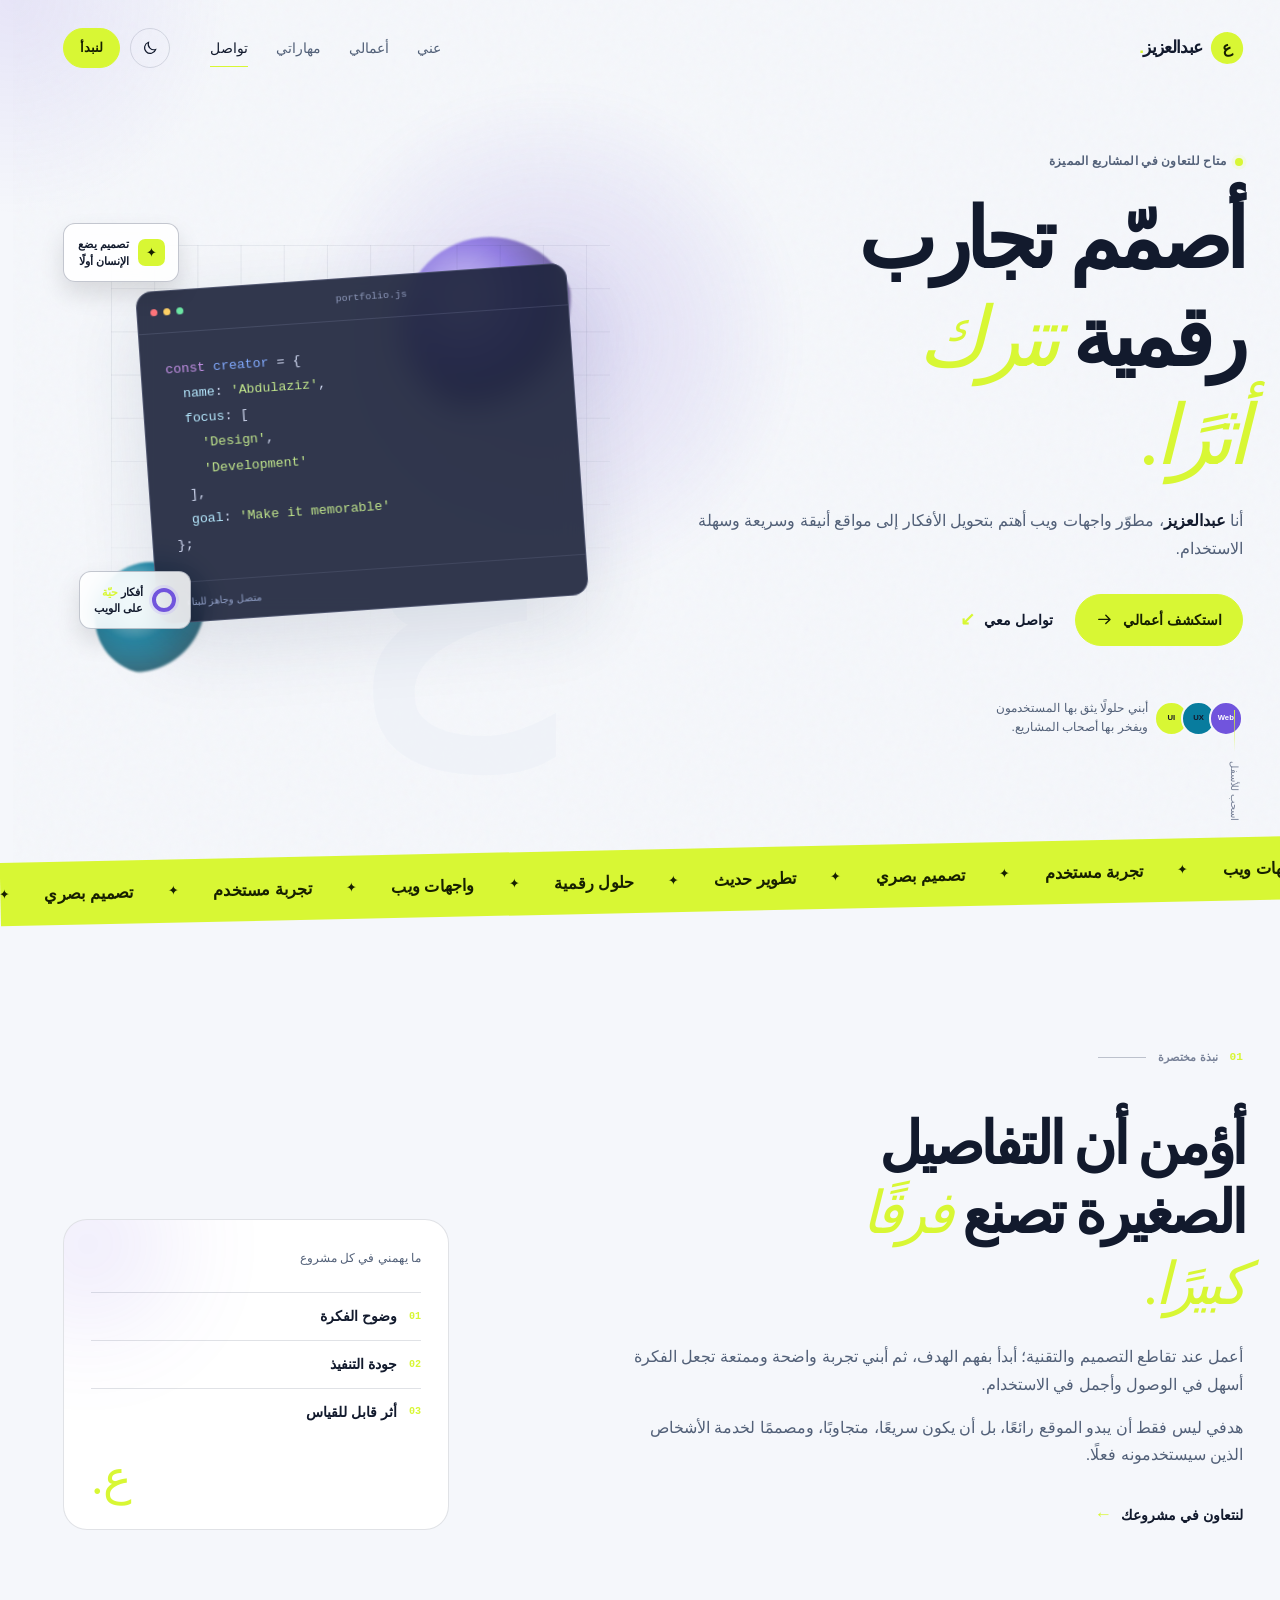
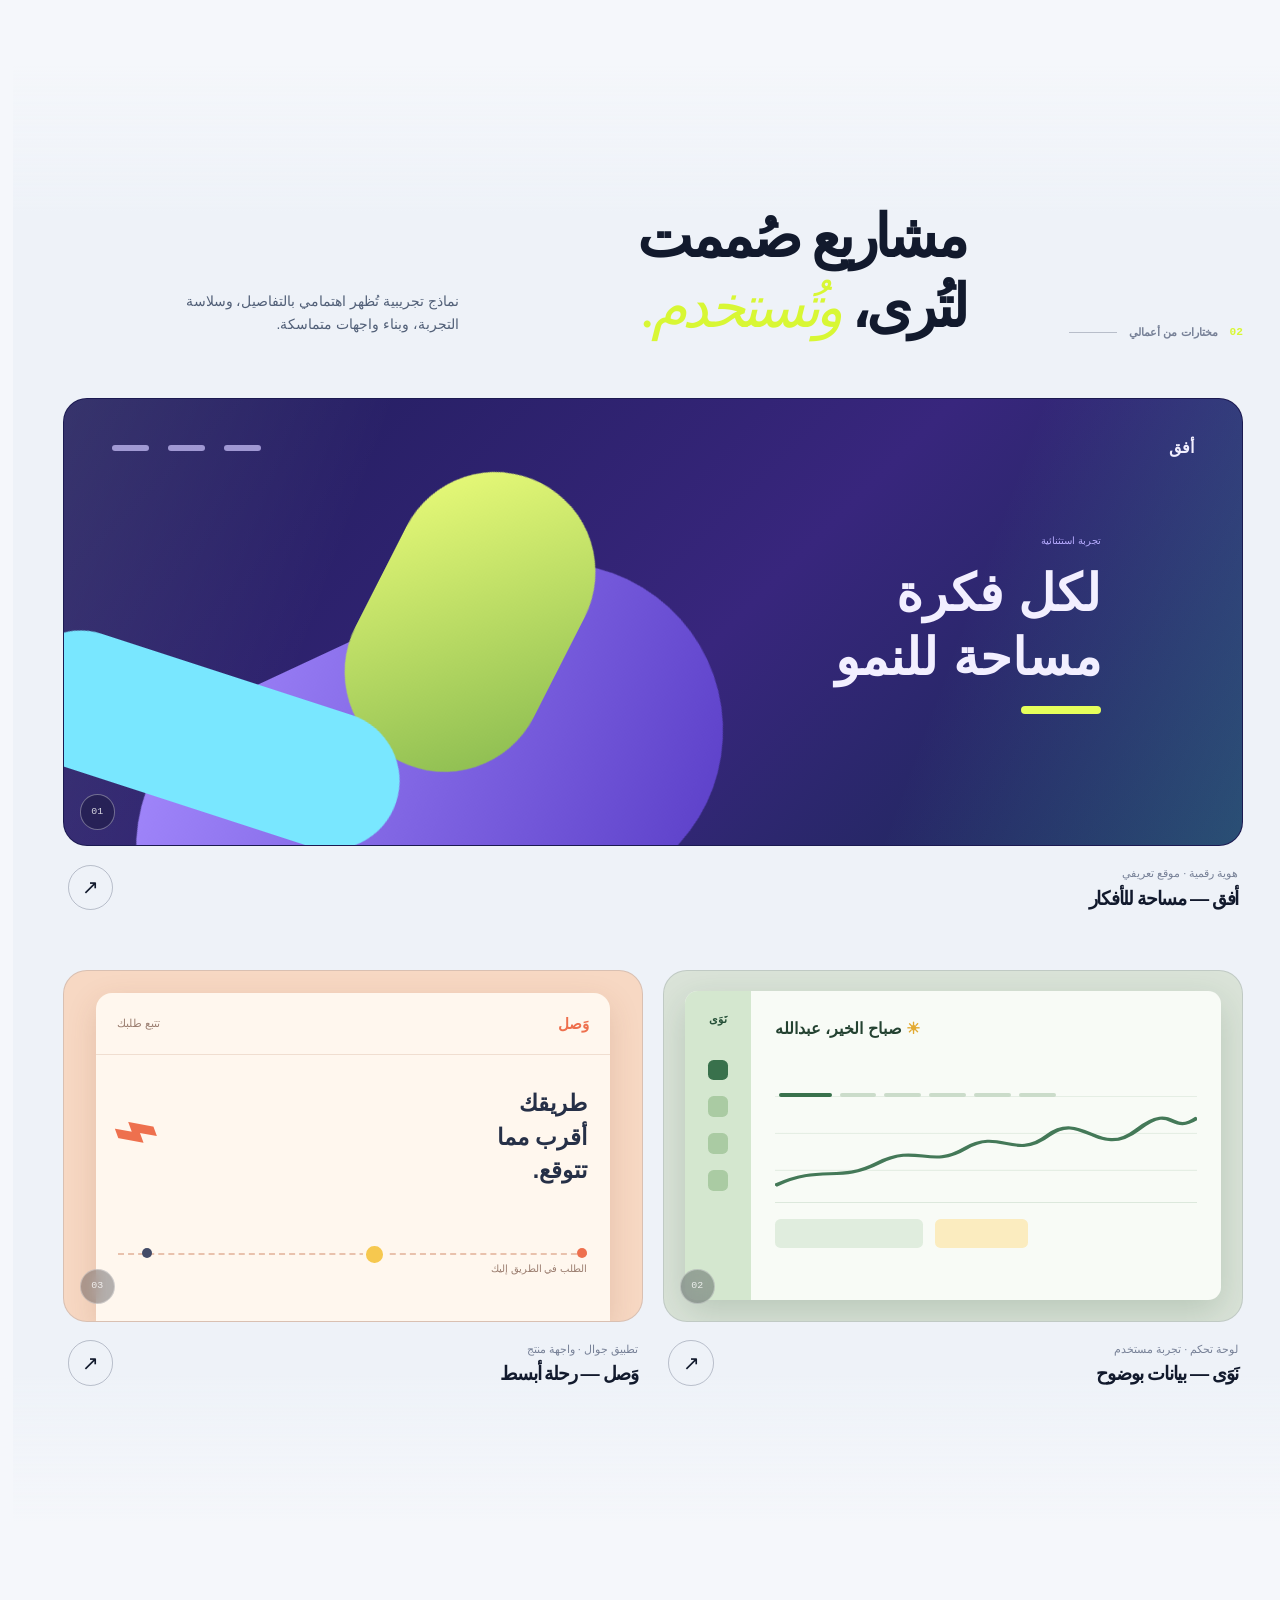
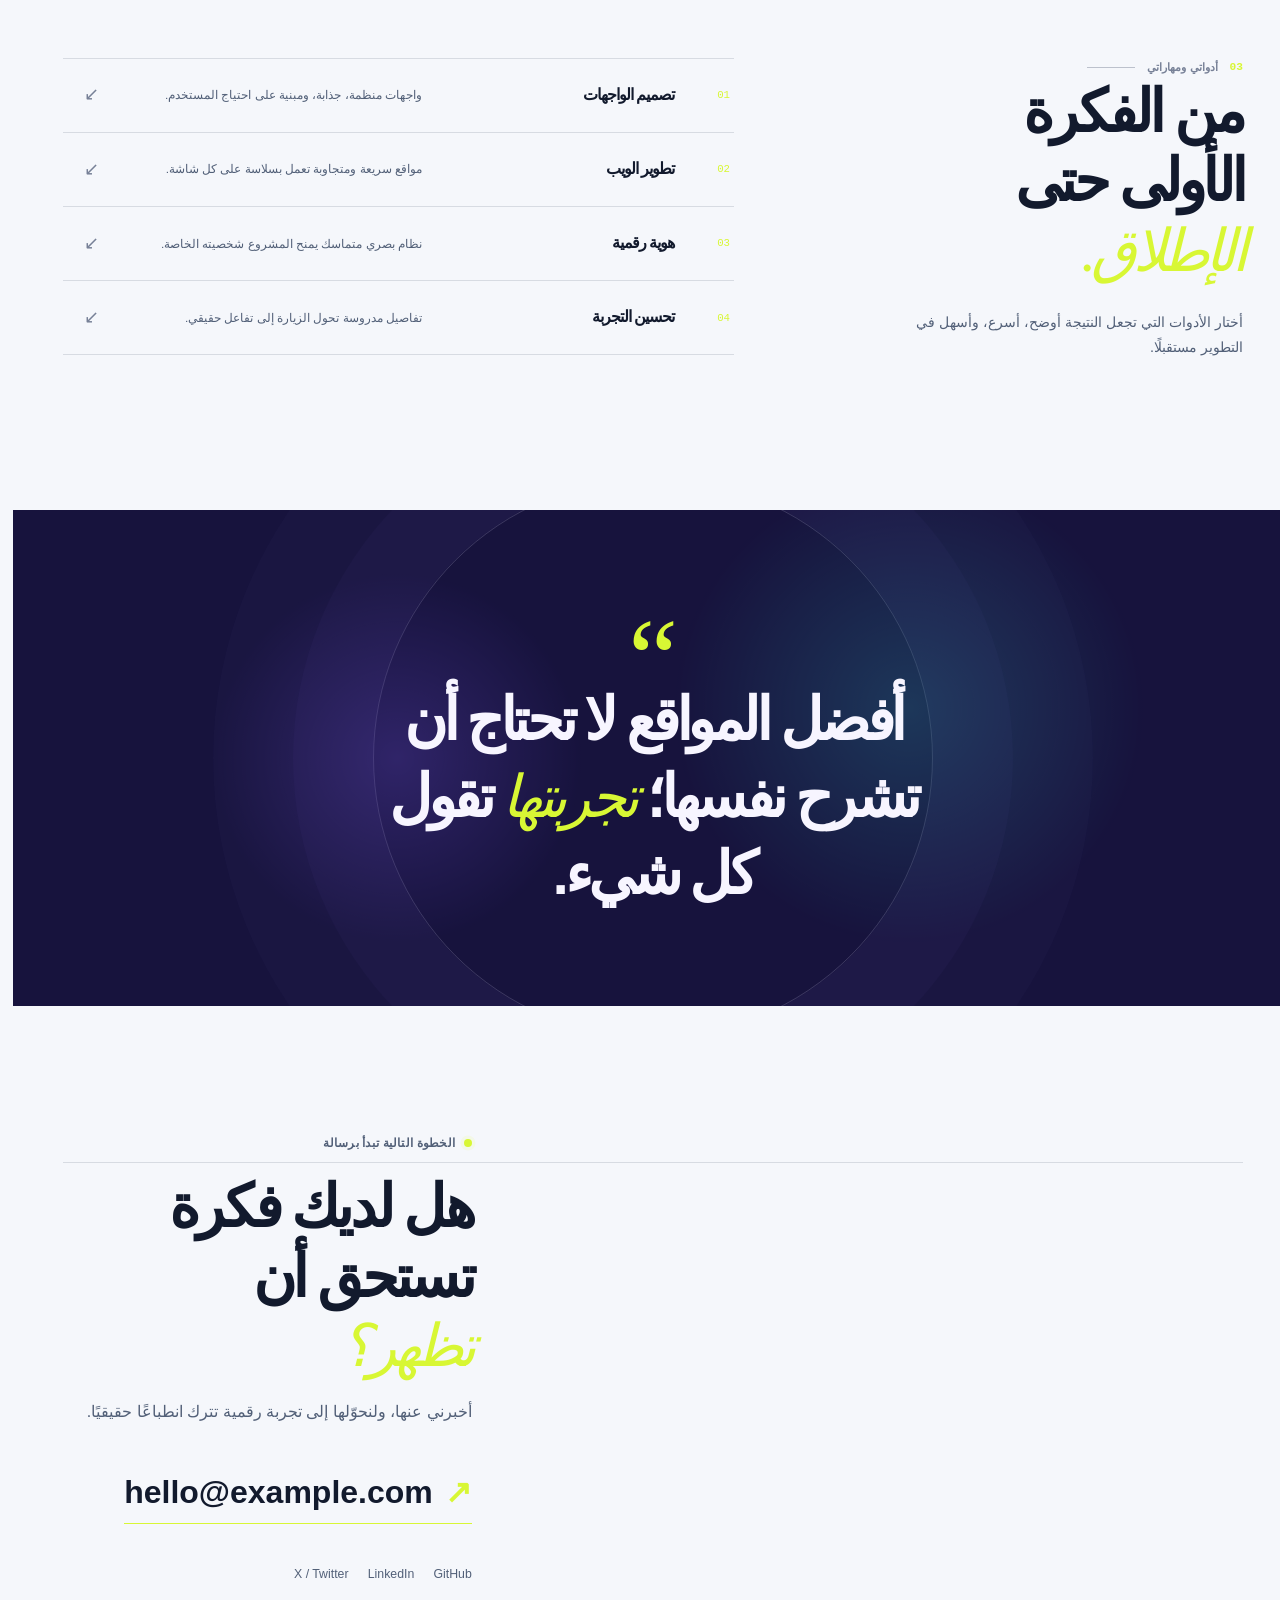
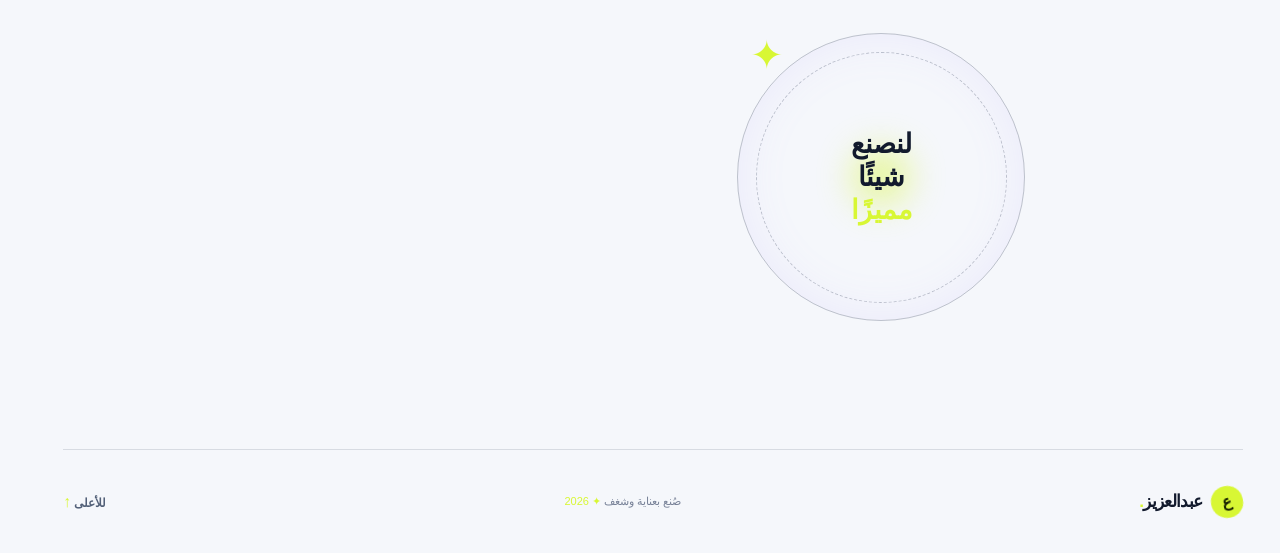
==== index.html @ f1b7aca3 "Create personal portfolio" ====
<!doctype html>
<html lang="ar" dir="rtl">
  <head>
    <meta charset="UTF-8" />
    <meta name="viewport" content="width=device-width, initial-scale=1.0" />
    <meta
      name="description"
      content="بورتفوليو عبدالعزيز — مطور واجهات ويب يصمم تجارب رقمية واضحة وسريعة."
    />
    <meta name="theme-color" content="#0b1020" />
    <meta property="og:title" content="عبدالعزيز | بورتفوليو" />
    <meta
      property="og:description"
      content="مطور واجهات ويب يصمم تجارب رقمية واضحة وسريعة."
    />
    <meta property="og:type" content="website" />
    <title>عبدالعزيز | بورتفوليو</title>
    <link rel="icon" href="assets/favicon.svg" type="image/svg+xml" />
    <link rel="stylesheet" href="css/styles.css" />
    <script src="js/main.js" defer></script>
  </head>

  <body>
    <a class="skip-link" href="#main-content">تخطَّ إلى المحتوى</a>

    <div class="page-noise" aria-hidden="true"></div>
    <div class="cursor-glow" aria-hidden="true"></div>

    <header class="site-header" id="top">
      <nav class="nav shell" aria-label="التنقل الرئيسي">
        <a class="brand" href="#top" aria-label="العودة إلى بداية الصفحة">
          <span class="brand-mark" aria-hidden="true">ع</span>
          <span>عبدالعزيز<span class="brand-dot">.</span></span>
        </a>

        <div class="nav-links" id="nav-menu">
          <a href="#about">عني</a>
          <a href="#work">أعمالي</a>
          <a href="#skills">مهاراتي</a>
          <a href="#contact">تواصل</a>
        </div>

        <div class="nav-actions">
          <button class="theme-toggle" type="button" aria-label="تبديل المظهر" title="تبديل المظهر">
            <svg class="sun-icon" viewBox="0 0 24 24" aria-hidden="true">
              <circle cx="12" cy="12" r="3.5"></circle>
              <path d="M12 2v2.1M12 19.9V22M4.93 4.93l1.48 1.48M17.59 17.59l1.48 1.48M2 12h2.1M19.9 12H22M4.93 19.07l1.48-1.48M17.59 6.41l1.48-1.48"></path>
            </svg>
            <svg class="moon-icon" viewBox="0 0 24 24" aria-hidden="true">
              <path d="M20.5 14.2A8.5 8.5 0 0 1 9.8 3.5 8.5 8.5 0 1 0 20.5 14.2Z"></path>
            </svg>
          </button>
          <a class="button button-small nav-cta" href="#contact">لنبدأ</a>
          <button class="menu-toggle" type="button" aria-expanded="false" aria-controls="nav-menu">
            <span></span><span></span><span></span>
            <span class="sr-only">فتح القائمة</span>
          </button>
        </div>
      </nav>
    </header>

    <main id="main-content">
      <section class="hero shell" aria-labelledby="hero-title">
        <div class="hero-copy" data-reveal>
          <p class="eyebrow"><span class="status-dot"></span> متاح للتعاون في المشاريع المميزة</p>
          <h1 id="hero-title">أصمّم تجارب رقمية <em>تترك أثرًا.</em></h1>
          <p class="hero-intro">
            أنا <strong>عبدالعزيز</strong>، مطوّر واجهات ويب أهتم بتحويل الأفكار إلى مواقع أنيقة وسريعة وسهلة الاستخدام.
          </p>
          <div class="hero-actions">
            <a class="button" href="#work">
              استكشف أعمالي
              <svg viewBox="0 0 24 24" aria-hidden="true"><path d="M4 12h15M14 6l6 6-6 6"></path></svg>
            </a>
            <a class="text-link" href="#contact">تواصل معي <span aria-hidden="true">↙</span></a>
          </div>
          <div class="hero-footnote">
            <div class="avatar-stack" aria-hidden="true">
              <span>UI</span><span>UX</span><span>Web</span>
            </div>
            <p>أبني حلولًا يثق بها المستخدمون<br />ويفخر بها أصحاب المشاريع.</p>
          </div>
        </div>

        <div class="hero-art" data-reveal data-delay="150">
          <div class="orb orb-one"></div>
          <div class="orb orb-two"></div>
          <div class="art-grid" aria-hidden="true"></div>
          <div class="code-window">
            <div class="window-bar"><span></span><span></span><span></span><p>portfolio.js</p></div>
            <pre aria-hidden="true"><code><span class="code-key">const</span> <span class="code-variable">creator</span> = {
  <span class="code-property">name</span>: <span class="code-string">'Abdulaziz'</span>,
  <span class="code-property">focus</span>: [
    <span class="code-string">'Design'</span>,
    <span class="code-string">'Development'</span>
  ],
  <span class="code-property">goal</span>: <span class="code-string">'Make it memorable'</span>
};</code></pre>
            <div class="code-footer"><span>●</span> متصل وجاهز للبناء</div>
          </div>
          <div class="floating-card card-top"><span class="card-icon">✦</span><p>تصميم يضع<br />الإنسان أولًا</p></div>
          <div class="floating-card card-bottom"><span class="pulse-ring"></span><p>أفكار <strong>حيّة</strong><br />على الويب</p></div>
          <div class="hero-monogram" aria-hidden="true">ع</div>
        </div>

        <a class="scroll-cue" href="#about" aria-label="انتقل إلى قسم عني">
          <span>اسحب للأسفل</span><i></i>
        </a>
      </section>

      <section class="marquee" aria-label="مجالات العمل">
        <div class="marquee-track">
          <span>واجهات ويب</span><i>✦</i><span>تجربة مستخدم</span><i>✦</i><span>تصميم بصري</span><i>✦</i><span>تطوير حديث</span><i>✦</i><span>حلول رقمية</span><i>✦</i>
          <span aria-hidden="true">واجهات ويب</span><i aria-hidden="true">✦</i><span aria-hidden="true">تجربة مستخدم</span><i aria-hidden="true">✦</i><span aria-hidden="true">تصميم بصري</span><i aria-hidden="true">✦</i><span aria-hidden="true">تطوير حديث</span><i aria-hidden="true">✦</i><span aria-hidden="true">حلول رقمية</span><i aria-hidden="true">✦</i>
        </div>
      </section>

      <section class="section about shell" id="about" aria-labelledby="about-title">
        <div class="section-label" data-reveal><span>01</span><p>نبذة مختصرة</p></div>
        <div class="about-layout">
          <div class="about-copy" data-reveal>
            <h2 id="about-title">أؤمن أن التفاصيل الصغيرة تصنع <em>فرقًا كبيرًا.</em></h2>
            <p>
              أعمل عند تقاطع التصميم والتقنية؛ أبدأ بفهم الهدف، ثم أبني تجربة واضحة وممتعة تجعل الفكرة أسهل في الوصول وأجمل في الاستخدام.
            </p>
            <p>
              هدفي ليس فقط أن يبدو الموقع رائعًا، بل أن يكون سريعًا، متجاوبًا، ومصممًا لخدمة الأشخاص الذين سيستخدمونه فعلًا.
            </p>
            <a class="inline-link" href="#contact">لنتعاون في مشروعك <span aria-hidden="true">←</span></a>
          </div>
          <aside class="fact-card" data-reveal data-delay="120" aria-label="قيم العمل">
            <p class="fact-card-title">ما يهمني في كل مشروع</p>
            <ul>
              <li><span>01</span> وضوح الفكرة</li>
              <li><span>02</span> جودة التنفيذ</li>
              <li><span>03</span> أثر قابل للقياس</li>
            </ul>
            <div class="fact-card-signature">ع.</div>
          </aside>
        </div>
      </section>

      <section class="section work" id="work" aria-labelledby="work-title">
        <div class="shell">
          <div class="section-heading" data-reveal>
            <div class="section-label"><span>02</span><p>مختارات من أعمالي</p></div>
            <h2 id="work-title">مشاريع صُممت لتُرى، <em>وتُستخدم.</em></h2>
            <p>نماذج تجريبية تُظهر اهتمامي بالتفاصيل، وسلاسة التجربة، وبناء واجهات متماسكة.</p>
          </div>

          <div class="project-grid">
            <article class="project project-featured" data-reveal>
              <div class="project-preview preview-aurora" aria-hidden="true">
                <div class="aurora-ui">
                  <div class="aurora-nav"><b>أفق</b><span></span><span></span><span></span></div>
                  <div class="aurora-copy"><small>تجربة استثنائية</small><b>لكل فكرة<br />مساحة للنمو</b><i></i></div>
                  <div class="aurora-shape one"></div><div class="aurora-shape two"></div><div class="aurora-shape three"></div>
                </div>
                <span class="project-number">01</span>
              </div>
              <div class="project-info">
                <div><p class="project-type">هوية رقمية · موقع تعريفي</p><h3>أفق — مساحة للأفكار</h3></div>
                <button class="round-button project-open" type="button" data-project="أفق — مساحة للأفكار" aria-label="عرض تفاصيل مشروع أفق"><span>↗</span></button>
              </div>
            </article>

            <article class="project" data-reveal data-delay="100">
              <div class="project-preview preview-nawa" aria-hidden="true">
                <div class="nawa-ui">
                  <div class="nawa-sidebar"><b>نَوَى</b><span class="active"></span><span></span><span></span><span></span></div>
                  <div class="nawa-dashboard"><p>صباح الخير، عبدالله <span>☀</span></p><div class="chart"><i></i><i></i><i></i><i></i><i></i><i></i><svg viewBox="0 0 300 120" preserveAspectRatio="none"><path d="M0 98 C33 70 45 95 73 69 S110 77 135 50 S170 66 194 33 S230 64 257 26 S280 35 300 10"/></svg></div><div class="mini-cards"><i></i><i></i></div></div>
                </div>
                <span class="project-number">02</span>
              </div>
              <div class="project-info">
                <div><p class="project-type">لوحة تحكم · تجربة مستخدم</p><h3>نَوَى — بيانات بوضوح</h3></div>
                <button class="round-button project-open" type="button" data-project="نَوَى — بيانات بوضوح" aria-label="عرض تفاصيل مشروع نوى"><span>↗</span></button>
              </div>
            </article>

            <article class="project" data-reveal>
              <div class="project-preview preview-wasl" aria-hidden="true">
                <div class="wasl-ui">
                  <div class="wasl-top"><b>وَصل</b><span>تتبع طلبك</span></div>
                  <div class="wasl-main"><div class="delivery-bike">⌁</div><h4>طريقك أقرب مما تتوقع.</h4><div class="route"><i></i><span></span><b></b></div><p>الطلب في الطريق إليك</p></div>
                </div>
                <span class="project-number">03</span>
              </div>
              <div class="project-info">
                <div><p class="project-type">تطبيق جوال · واجهة منتج</p><h3>وَصل — رحلة أبسط</h3></div>
                <button class="round-button project-open" type="button" data-project="وَصل — رحلة أبسط" aria-label="عرض تفاصيل مشروع وصل"><span>↗</span></button>
              </div>
            </article>
          </div>
        </div>
      </section>

      <section class="section skills shell" id="skills" aria-labelledby="skills-title">
        <div class="skills-intro" data-reveal>
          <div class="section-label"><span>03</span><p>أدواتي ومهاراتي</p></div>
          <h2 id="skills-title">من الفكرة الأولى حتى <em>الإطلاق.</em></h2>
          <p>أختار الأدوات التي تجعل النتيجة أوضح، أسرع، وأسهل في التطوير مستقبلًا.</p>
        </div>
        <div class="skill-list" data-reveal data-delay="100">
          <article><span class="skill-index">01</span><h3>تصميم الواجهات</h3><p>واجهات منظمة، جذابة، ومبنية على احتياج المستخدم.</p><span class="skill-arrow">↙</span></article>
          <article><span class="skill-index">02</span><h3>تطوير الويب</h3><p>مواقع سريعة ومتجاوبة تعمل بسلاسة على كل شاشة.</p><span class="skill-arrow">↙</span></article>
          <article><span class="skill-index">03</span><h3>هوية رقمية</h3><p>نظام بصري متماسك يمنح المشروع شخصيته الخاصة.</p><span class="skill-arrow">↙</span></article>
          <article><span class="skill-index">04</span><h3>تحسين التجربة</h3><p>تفاصيل مدروسة تحول الزيارة إلى تفاعل حقيقي.</p><span class="skill-arrow">↙</span></article>
        </div>
      </section>

      <section class="quote-section">
        <div class="quote-orb" aria-hidden="true"></div>
        <blockquote class="shell" data-reveal>
          <span class="quote-mark">“</span>
          <p>أفضل المواقع لا تحتاج أن تشرح نفسها؛ <em>تجربتها</em> تقول كل شيء.</p>
        </blockquote>
      </section>

      <section class="contact shell" id="contact" aria-labelledby="contact-title">
        <div class="contact-glow" aria-hidden="true"></div>
        <div class="contact-content" data-reveal>
          <p class="eyebrow"><span class="status-dot"></span> الخطوة التالية تبدأ برسالة</p>
          <h2 id="contact-title">هل لديك فكرة تستحق أن <em>تظهر؟</em></h2>
          <p>أخبرني عنها، ولنحوّلها إلى تجربة رقمية تترك انطباعًا حقيقيًا.</p>
          <a class="email-link" href="mailto:hello@example.com">hello@example.com <span>↗</span></a>
          <div class="social-links" aria-label="روابط التواصل الاجتماعي">
            <a href="https://github.com/your-github-username" target="_blank" rel="noopener noreferrer">GitHub</a>
            <a href="https://www.linkedin.com/in/your-linkedin-username" target="_blank" rel="noopener noreferrer">LinkedIn</a>
            <a href="https://x.com/your-x-username" target="_blank" rel="noopener noreferrer">X / Twitter</a>
          </div>
        </div>
        <div class="contact-art" data-reveal data-delay="150" aria-hidden="true">
          <div class="contact-circle"><span>لنصنع<br />شيئًا<br /><i>مميزًا</i></span></div>
          <span class="contact-star">✦</span>
        </div>
      </section>
    </main>

    <footer class="site-footer shell">
      <a class="brand" href="#top" aria-label="العودة إلى بداية الصفحة"><span class="brand-mark" aria-hidden="true">ع</span><span>عبدالعزيز<span class="brand-dot">.</span></span></a>
      <p>صُنع بعناية وشغف <span aria-hidden="true">✦</span> <span id="year"></span></p>
      <a class="footer-top" href="#top">للأعلى <span aria-hidden="true">↑</span></a>
    </footer>

    <button class="back-to-top" type="button" aria-label="العودة إلى أعلى الصفحة"><span>↑</span></button>

    <dialog class="project-dialog" aria-labelledby="dialog-title">
      <button class="dialog-close" type="button" aria-label="إغلاق نافذة المشروع">×</button>
      <p class="eyebrow">نموذج مشروع</p>
      <h2 id="dialog-title">مشروع</h2>
      <p>
        هذه بطاقة عرض تجريبية. استبدلها لاحقًا برابط المشروع وصوره ووصف مختصر للدور الذي قمت به والنتائج التي حققها المشروع.
      </p>
      <button class="button dialog-close-text" type="button">حسنًا</button>
    </dialog>
  </body>
</html>
---- css/styles.css ----
/*
  Portfolio — static, responsive, GitHub Pages friendly.
  Edit colors and spacing through the variables below.
*/

:root {
  --ink: #edf0f8;
  --muted: #9ba5ba;
  --faint: #68728a;
  --bg: #0b1020;
  --surface: #131a2d;
  --surface-soft: #171f34;
  --line: rgba(215, 225, 255, 0.14);
  --line-bright: rgba(215, 225, 255, 0.24);
  --accent: #e6ff5b;
  --accent-dark: #202800;
  --purple: #a68cff;
  --cyan: #78e7ff;
  --shadow: 0 24px 80px rgba(0, 0, 0, 0.28);
  --radius: 1.5rem;
  --shell: min(1180px, calc(100% - 3rem));
}

:root[data-theme="light"] {
  --ink: #121a2d;
  --muted: #526078;
  --faint: #778197;
  --bg: #f5f7fb;
  --surface: #ffffff;
  --surface-soft: #eef2f8;
  --line: rgba(22, 35, 65, 0.13);
  --line-bright: rgba(22, 35, 65, 0.25);
  --accent: #d8f734;
  --accent-dark: #172000;
  --purple: #7154dd;
  --cyan: #087c9e;
  --shadow: 0 24px 75px rgba(32, 47, 83, 0.12);
}

* { box-sizing: border-box; }
html { scroll-behavior: smooth; }
body {
  margin: 0;
  overflow-x: hidden;
  color: var(--ink);
  background: var(--bg);
  font-family: Tahoma, "Segoe UI", Arial, sans-serif;
  line-height: 1.7;
  text-rendering: optimizeLegibility;
}
body.menu-open { overflow: hidden; }
button, a { -webkit-tap-highlight-color: transparent; }
a { color: inherit; text-decoration: none; }
button { color: inherit; font: inherit; }
button, a { outline-offset: 4px; }
button:focus-visible, a:focus-visible { outline: 2px solid var(--accent); }
::selection { color: var(--accent-dark); background: var(--accent); }

.shell { width: var(--shell); margin-inline: auto; }
.sr-only { position: absolute; width: 1px; height: 1px; overflow: hidden; clip: rect(0, 0, 0, 0); white-space: nowrap; }
.skip-link { position: fixed; z-index: 100; top: 1rem; right: 1rem; transform: translateY(-200%); padding: .65rem 1rem; color: var(--accent-dark); background: var(--accent); border-radius: .5rem; transition: transform .2s; }
.skip-link:focus { transform: translateY(0); }
.page-noise { position: fixed; inset: 0; z-index: -1; opacity: .035; pointer-events: none; background-image: url("data:image/svg+xml,%3Csvg viewBox='0 0 160 160' xmlns='http://www.w3.org/2000/svg'%3E%3Cfilter id='n'%3E%3CfeTurbulence type='fractalNoise' baseFrequency='.9' numOctaves='4' stitchTiles='stitch'/%3E%3C/filter%3E%3Crect width='100%25' height='100%25' filter='url(%23n)' opacity='.8'/%3E%3C/svg%3E"); }
.cursor-glow { position: fixed; z-index: -1; top: 0; left: 0; width: 28rem; height: 28rem; border-radius: 50%; pointer-events: none; opacity: .11; background: radial-gradient(circle, var(--purple) 0%, transparent 68%); transform: translate(-50%, -50%); transition: opacity .3s; }

.site-header { position: absolute; z-index: 20; top: 0; right: 0; left: 0; }
.nav { height: 6rem; display: flex; align-items: center; justify-content: space-between; gap: 1rem; }
.brand { display: inline-flex; align-items: center; gap: .55rem; font-size: 1.08rem; font-weight: 800; letter-spacing: -.04em; }
.brand-mark { display: grid; width: 2rem; height: 2rem; place-items: center; color: var(--accent-dark); background: var(--accent); border-radius: 50% 50% 48% 52%; font-size: 1rem; font-weight: 900; transform: rotate(-12deg); }
.brand-dot { color: var(--accent); }
.nav-links { display: flex; align-items: center; gap: 1.75rem; margin-right: auto; margin-left: 1.5rem; }
.nav-links a { position: relative; color: var(--muted); font-size: .9rem; transition: color .25s; }
.nav-links a::after { position: absolute; right: 0; bottom: -.45rem; left: 0; height: 1px; background: var(--accent); content: ""; transform: scaleX(0); transform-origin: right; transition: transform .25s; }
.nav-links a:hover, .nav-links a.active { color: var(--ink); }
.nav-links a:hover::after, .nav-links a.active::after { transform: scaleX(1); }
.nav-actions { display: flex; align-items: center; gap: .65rem; }
.theme-toggle, .menu-toggle { display: grid; width: 2.5rem; height: 2.5rem; padding: 0; place-items: center; cursor: pointer; color: var(--ink); background: transparent; border: 1px solid var(--line); border-radius: 50%; transition: color .25s, background .25s, border-color .25s; }
.theme-toggle:hover { color: var(--accent-dark); background: var(--accent); border-color: var(--accent); }
.theme-toggle svg { width: 1rem; height: 1rem; fill: none; stroke: currentColor; stroke-width: 1.7; stroke-linecap: round; }
.moon-icon { display: none; }
:root[data-theme="light"] .sun-icon { display: none; }
:root[data-theme="light"] .moon-icon { display: block; }
.menu-toggle { display: none; border-radius: .55rem; }
.menu-toggle span:not(.sr-only) { display: block; width: 1.15rem; height: 1.5px; margin: 2px; background: currentColor; transition: transform .25s, opacity .25s; }
.button { display: inline-flex; min-height: 3.25rem; align-items: center; justify-content: center; gap: .65rem; padding: .8rem 1.25rem; cursor: pointer; color: var(--accent-dark); background: var(--accent); border: 1px solid var(--accent); border-radius: 999px; font-size: .9rem; font-weight: 800; transition: transform .25s, box-shadow .25s, background .25s; }
.button:hover { box-shadow: 0 10px 30px rgba(230, 255, 91, .19); transform: translateY(-3px); }
.button svg { width: 1.05rem; fill: none; stroke: currentColor; stroke-width: 2; stroke-linecap: round; stroke-linejoin: round; }
.button-small { min-height: 2.5rem; padding: .5rem 1rem; font-size: .8rem; }

.hero { position: relative; display: grid; min-height: min(850px, 100svh); grid-template-columns: 1.02fr .98fr; align-items: center; gap: 4rem; padding-top: 8.5rem; padding-bottom: 6rem; }
.hero::before { position: absolute; top: 4.2rem; left: 18%; z-index: -1; width: 34rem; height: 34rem; border-radius: 50%; background: radial-gradient(circle, rgba(115, 86, 214, .2), transparent 66%); content: ""; filter: blur(10px); }
.eyebrow { display: flex; align-items: center; gap: .55rem; margin: 0 0 1.2rem; color: var(--muted); font-size: .72rem; font-weight: 700; letter-spacing: .02em; }
.status-dot { display: inline-block; width: .5rem; height: .5rem; border-radius: 50%; background: var(--accent); box-shadow: 0 0 0 .22rem rgba(230, 255, 91, .12); }
h1, h2, h3, p { margin-top: 0; }
h1, h2, h3 { line-height: 1.18; letter-spacing: -.065em; }
h1 { max-width: 9ch; margin-bottom: 1.4rem; font-size: clamp(3rem, 6.5vw, 6.1rem); font-weight: 800; }
h1 em, h2 em, blockquote em { color: var(--accent); font-family: Georgia, "Times New Roman", serif; font-weight: 400; letter-spacing: -.08em; }
.hero-intro { max-width: 35rem; margin-bottom: 2rem; color: var(--muted); font-size: 1rem; }
.hero-intro strong { color: var(--ink); }
.hero-actions { display: flex; flex-wrap: wrap; align-items: center; gap: 1.35rem; }
.text-link, .inline-link { display: inline-flex; align-items: center; gap: .55rem; color: var(--ink); font-size: .9rem; font-weight: 700; }
.text-link span, .inline-link span { color: var(--accent); font-size: 1.1rem; transition: transform .25s; }
.text-link:hover span, .inline-link:hover span { transform: translate(-.25rem, .25rem); }
.hero-footnote { display: flex; align-items: center; gap: .85rem; margin-top: 3.3rem; color: var(--muted); font-size: .75rem; line-height: 1.65; }
.hero-footnote p { margin: 0; }
.avatar-stack { display: flex; direction: ltr; }
.avatar-stack span { display: grid; width: 2.15rem; height: 2.15rem; margin-left: -.45rem; place-items: center; border: 2px solid var(--bg); border-radius: 50%; color: #15172a; background: var(--accent); font-size: .48rem; font-weight: 900; }
.avatar-stack span:nth-child(2) { background: var(--cyan); }
.avatar-stack span:nth-child(3) { color: white; background: var(--purple); }

.hero-art { position: relative; min-height: 31rem; }
.art-grid { position: absolute; inset: 3rem 0 0 3rem; background-image: linear-gradient(var(--line) 1px, transparent 1px), linear-gradient(90deg, var(--line) 1px, transparent 1px); background-size: 2.7rem 2.7rem; -webkit-mask-image: linear-gradient(to bottom, black 30%, transparent 90%); mask-image: linear-gradient(to bottom, black 30%, transparent 90%); opacity: .5; }
.orb { position: absolute; border-radius: 50%; filter: blur(1px); }
.orb-one { top: 2.5rem; right: 2rem; width: 11rem; height: 11rem; opacity: .7; background: radial-gradient(circle at 35% 35%, #d5c7ff, var(--purple) 36%, #433275 65%, transparent 67%); }
.orb-two { bottom: 1.2rem; left: 2rem; width: 7rem; height: 7rem; opacity: .85; background: radial-gradient(circle at 35% 35%, #cefbff, var(--cyan) 38%, #16566a 68%, transparent 70%); }
.code-window { position: absolute; z-index: 2; top: 5rem; right: 2rem; width: min(100%, 27rem); overflow: hidden; direction: ltr; color: #cbd7f5; background: rgba(18, 25, 45, .84); border: 1px solid rgba(205, 216, 255, .2); border-radius: 1rem; box-shadow: var(--shadow); backdrop-filter: blur(15px); transform: rotate(-4deg); }
:root[data-theme="light"] .code-window { color: #d6def7; background: rgba(25, 32, 56, .89); }
.window-bar { display: flex; align-items: center; gap: .35rem; height: 2.6rem; padding: 0 .8rem; border-bottom: 1px solid rgba(205, 216, 255, .13); }
.window-bar span { width: .46rem; height: .46rem; border-radius: 50%; background: #ff757b; }
.window-bar span:nth-child(2) { background: #ffd166; }.window-bar span:nth-child(3) { background: #6ce6a4; }
.window-bar p { margin: 0 auto; color: #8f9abc; font-family: ui-monospace, SFMono-Regular, Consolas, monospace; font-size: .62rem; }
.code-window pre { margin: 0; padding: 1.5rem; overflow: hidden; text-align: left; font-family: ui-monospace, SFMono-Regular, Consolas, monospace; font-size: clamp(.68rem, 1.4vw, .83rem); line-height: 1.9; }
.code-key { color: #c792ea; }.code-variable { color: #82aaff; }.code-property { color: #b6e9ff; }.code-string { color: #c3e88d; }
.code-footer { display: flex; align-items: center; gap: .4rem; padding: .65rem 1rem; color: #91a0c8; border-top: 1px solid rgba(205, 216, 255, .1); font-size: .64rem; }.code-footer span { color: #78e7a7; }
.hero-monogram { position: absolute; z-index: 1; bottom: 0; right: 4rem; color: var(--surface-soft); font-family: Georgia, serif; font-size: 20rem; font-weight: bold; line-height: .65; opacity: .8; }
.floating-card { position: absolute; z-index: 3; display: flex; align-items: center; gap: .6rem; padding: .75rem .85rem; color: var(--ink); background: color-mix(in srgb, var(--surface) 86%, transparent); border: 1px solid var(--line-bright); border-radius: .75rem; box-shadow: 0 12px 25px rgba(0, 0, 0, .12); backdrop-filter: blur(12px); }
.floating-card p { margin: 0; font-size: .67rem; font-weight: 700; line-height: 1.5; }.card-top { top: 1.6rem; left: 0; }.card-bottom { bottom: 4rem; left: 1rem; }.card-icon { display: grid; width: 1.65rem; height: 1.65rem; place-items: center; color: var(--accent-dark); background: var(--accent); border-radius: .45rem; font-size: .8rem; }.pulse-ring { width: 1.5rem; height: 1.5rem; border: 4px solid var(--purple); border-radius: 50%; box-shadow: 0 0 0 3px rgba(166, 140, 255, .18); }.floating-card strong { color: var(--accent); }
.scroll-cue { position: absolute; bottom: 1.8rem; right: 0; display: flex; align-items: center; gap: .6rem; color: var(--faint); font-size: .65rem; writing-mode: vertical-rl; }.scroll-cue i { display: block; width: 1px; height: 2.6rem; background: linear-gradient(var(--accent), transparent); }

.marquee { overflow: hidden; padding: 1.1rem 0; color: var(--accent-dark); background: var(--accent); transform: rotate(-1.2deg) scale(1.02); }
.marquee-track { display: flex; width: max-content; align-items: center; gap: 2.1rem; direction: rtl; white-space: nowrap; animation: marquee 25s linear infinite; }.marquee span { font-size: 1rem; font-weight: 800; }.marquee i { font-style: normal; font-size: .8rem; }

.section { padding: 8.5rem 0; }
.section-label { display: flex; align-items: center; gap: .75rem; color: var(--faint); font-size: .7rem; font-weight: 700; }.section-label span { color: var(--accent); font-family: ui-monospace, Consolas, monospace; }.section-label p { margin: 0; }.section-label::after { width: 3rem; height: 1px; background: var(--line-bright); content: ""; }
.about-layout { display: grid; grid-template-columns: 1.12fr .65fr; gap: 8rem; align-items: end; padding-top: 2.6rem; }.about-copy h2, .section-heading h2, .skills-intro h2, .contact h2 { max-width: 13ch; margin-bottom: 1.5rem; font-size: clamp(2.15rem, 4.6vw, 4rem); font-weight: 800; }.about-copy > p { max-width: 39rem; color: var(--muted); font-size: 1rem; }.about-copy .inline-link { margin-top: 1rem; }
.fact-card { position: relative; overflow: hidden; padding: 1.7rem; background: var(--surface); border: 1px solid var(--line); border-radius: var(--radius); }.fact-card::before { position: absolute; top: -3rem; left: -3rem; width: 9rem; height: 9rem; border-radius: 50%; background: var(--purple); content: ""; filter: blur(60px); opacity: .16; }.fact-card-title { position: relative; margin-bottom: 1.5rem; color: var(--muted); font-size: .75rem; }.fact-card ul { position: relative; padding: 0; margin: 0; list-style: none; }.fact-card li { display: flex; gap: .75rem; align-items: center; padding: .7rem 0; border-top: 1px solid var(--line); font-size: .9rem; font-weight: 700; }.fact-card li span { color: var(--accent); font-family: ui-monospace, Consolas, monospace; font-size: .63rem; }.fact-card-signature { margin-top: 1.15rem; color: var(--accent); font-family: Georgia, serif; font-size: 3rem; line-height: 1; text-align: left; }

.work { background: linear-gradient(180deg, transparent, var(--surface-soft) 10%, var(--surface-soft) 90%, transparent); }.section-heading { display: grid; grid-template-columns: .62fr 1.2fr 1fr; gap: 2rem; align-items: end; margin-bottom: 3.5rem; }.section-heading h2 { margin: 0; }.section-heading > p { max-width: 20rem; margin: 0 0 .35rem; color: var(--muted); font-size: .86rem; }
.project-grid { display: grid; grid-template-columns: repeat(2, 1fr); gap: 3.7rem 1.3rem; }.project-featured { grid-column: 1 / -1; }.project-preview { position: relative; overflow: hidden; height: 22rem; border: 1px solid var(--line); border-radius: var(--radius); }.project-featured .project-preview { height: min(40vw, 28rem); min-height: 22rem; }.project-info { display: flex; align-items: center; justify-content: space-between; gap: 1rem; padding: 1.15rem .3rem 0; }.project-type { margin: 0 0 .3rem; color: var(--faint); font-size: .68rem; }.project-info h3 { margin: 0; font-size: 1.2rem; font-weight: 800; }.round-button { display: grid; flex: 0 0 auto; width: 2.85rem; height: 2.85rem; padding: 0; place-items: center; cursor: pointer; color: var(--ink); background: transparent; border: 1px solid var(--line-bright); border-radius: 50%; transition: background .25s, color .25s, transform .25s; }.round-button span { direction: ltr; font-size: 1.25rem; }.round-button:hover { color: var(--accent-dark); background: var(--accent); border-color: var(--accent); transform: rotate(45deg); }.project-number { position: absolute; z-index: 3; bottom: 1rem; left: 1rem; display: grid; width: 2.2rem; height: 2.2rem; place-items: center; color: rgba(255,255,255,.82); background: rgba(8, 12, 26, .3); border: 1px solid rgba(255,255,255,.35); border-radius: 50%; backdrop-filter: blur(7px); font-family: ui-monospace, Consolas, monospace; font-size: .62rem; }

.preview-aurora { background: #1d1954; }.aurora-ui { position: absolute; inset: 0; overflow: hidden; padding: 2.2rem 3rem; color: #f2efff; background: linear-gradient(135deg, #201d5b, #38267d 55%, #162952); }.aurora-ui::before { position: absolute; inset: 0; background: linear-gradient(110deg, rgba(255,255,255,.1), transparent 25%, transparent 73%, rgba(120,231,255,.2)); content: ""; }.aurora-nav { position: relative; z-index: 2; display: flex; align-items: center; gap: 1.2rem; direction: rtl; }.aurora-nav b { margin-left: auto; font-size: 1rem; }.aurora-nav span { width: 2.3rem; height: .35rem; opacity: .7; background: #cfc7ff; border-radius: 10px; }.aurora-copy { position: absolute; z-index: 2; top: 30%; right: 12%; }.aurora-copy small { display: block; margin-bottom: .8rem; color: #b6abff; font-size: .62rem; }.aurora-copy b { font-size: clamp(1.8rem, 4vw, 3.4rem); line-height: 1.25; }.aurora-copy i { display: block; width: 5rem; height: .5rem; margin-top: 1rem; border-radius: 10px; background: #e6ff5b; }.aurora-shape { position: absolute; border-radius: 999px; filter: blur(.2px); }.aurora-shape.one { bottom: -25%; left: 5%; width: 52%; height: 75%; background: linear-gradient(135deg, #a68cff, #573bc5); transform: rotate(-25deg); }.aurora-shape.two { top: 15%; left: 26%; width: 17%; height: 70%; background: linear-gradient(135deg, #efff7b, #85b84e); transform: rotate(27deg); }.aurora-shape.three { bottom: 8%; left: -5%; width: 34%; height: 31%; background: #79e7ff; transform: rotate(18deg); }
.preview-nawa { background: #dae3d8; }.nawa-ui { position: absolute; inset: 1.3rem; display: grid; grid-template-columns: 4.1rem 1fr; overflow: hidden; direction: ltr; background: #f8fbf6; border-radius: .8rem; box-shadow: 0 12px 35px rgba(36, 75, 44, .18); }.nawa-sidebar { display: flex; flex-direction: column; align-items: center; gap: 1rem; padding-top: 1.25rem; color: #234e36; background: #d4e7cf; }.nawa-sidebar b { margin-bottom: .9rem; font-size: .66rem; }.nawa-sidebar span { width: 1.3rem; height: 1.3rem; background: #aacba3; border-radius: .35rem; }.nawa-sidebar .active { background: #39714c; }.nawa-dashboard { padding: 1.5rem; color: #244231; }.nawa-dashboard p { margin: 0 0 1.1rem; font-size: clamp(.7rem, 1.6vw, 1rem); font-weight: 800; }.nawa-dashboard p span { color: #e3aa32; }.chart { position: relative; height: 55%; padding-top: 1.1rem; overflow: hidden; border-bottom: 1px solid #dce8dc; background: repeating-linear-gradient(to bottom, transparent 0 25%, #e5eee4 25.5% 26%); }.chart i { display: inline-block; width: 2.3rem; height: .25rem; margin: 0 .25rem; background: #cbdcca; border-radius: 3px; }.chart i:first-child { width: 3.3rem; background: #39714c; }.chart svg { position: absolute; right: 0; bottom: 0; left: 0; width: 100%; height: 65%; overflow: visible; fill: none; stroke: #447958; stroke-width: 4; }.mini-cards { display: flex; gap: .75rem; padding-top: 1rem; }.mini-cards i { display: block; width: 35%; height: 1.8rem; background: #e0edde; border-radius: .35rem; }.mini-cards i:last-child { width: 22%; background: #fbecbf; }
.preview-wasl { background: #f7d8c3; }.wasl-ui { position: absolute; inset: 1.4rem 2rem 0; overflow: hidden; color: #263047; background: #fff7ee; border-radius: 1rem 1rem 0 0; box-shadow: 0 10px 30px rgba(137, 72, 44, .17); }.wasl-top { display: flex; align-items: center; justify-content: space-between; padding: 1.1rem 1.3rem; border-bottom: 1px solid #f0ded0; font-size: .7rem; }.wasl-top b { color: #ee704e; font-size: .95rem; }.wasl-top span { color: #9b7e70; }.wasl-main { position: relative; padding: 1.5rem 1.4rem; }.delivery-bike { position: absolute; top: 1rem; left: 1rem; color: #ee704e; font-size: 4.4rem; font-weight: bold; transform: rotate(-20deg); }.wasl-main h4 { max-width: 8ch; margin: .5rem 0 1.8rem; font-size: clamp(1rem, 2.2vw, 1.45rem); line-height: 1.45; }.route { position: relative; height: 2.4rem; margin-bottom: .3rem; border-bottom: 2px dashed #e9c2ad; }.route i, .route b { position: absolute; bottom: -.33rem; display: block; width: .65rem; height: .65rem; border-radius: 50%; }.route i { right: 0; background: #ee704e; }.route b { left: 5%; background: #434b67; }.route span { position: absolute; bottom: -.8rem; right: 43%; width: 1.4rem; height: 1.4rem; background: #f6c84f; border: 3px solid #fff7ee; border-radius: 50%; }.wasl-main p { color: #9b7e70; font-size: .63rem; }

.skills { display: grid; grid-template-columns: .78fr 1.22fr; gap: 5rem; }.skills-intro h2 { max-width: 10ch; }.skills-intro > p { max-width: 22rem; color: var(--muted); font-size: .9rem; }.skill-list { border-top: 1px solid var(--line); }.skill-list article { position: relative; display: grid; grid-template-columns: 2.5rem 1fr 1.3fr 2rem; gap: 1rem; align-items: center; padding: 1.35rem .25rem; border-bottom: 1px solid var(--line); transition: padding .25s, background .25s; }.skill-list article:hover { padding-inline: .8rem; background: var(--surface); }.skill-index { color: var(--accent); font-family: ui-monospace, Consolas, monospace; font-size: .67rem; }.skill-list h3 { margin: 0; font-size: 1rem; }.skill-list p { margin: 0; color: var(--muted); font-size: .74rem; }.skill-arrow { color: var(--faint); font-size: 1.1rem; transition: color .25s, transform .25s; }.skill-list article:hover .skill-arrow { color: var(--accent); transform: translate(-.25rem, .25rem); }
.quote-section { position: relative; display: grid; min-height: 31rem; place-items: center; overflow: hidden; background: #17133d; }.quote-section::after { position: absolute; inset: 0; content: ""; opacity: .35; background: radial-gradient(circle at 30% 50%, #5f45ba, transparent 20%), radial-gradient(circle at 70% 40%, #297b90, transparent 25%); }.quote-orb { position: absolute; width: min(46vw, 35rem); aspect-ratio: 1; border: 1px solid rgba(227, 219, 255, .18); border-radius: 50%; box-shadow: 0 0 0 5rem rgba(166,140,255,.03), 0 0 0 10rem rgba(166,140,255,.02); }.quote-section blockquote { position: relative; z-index: 1; margin: 0; text-align: center; }.quote-mark { display: block; height: 5rem; color: var(--accent); font-family: Georgia, serif; font-size: 7rem; line-height: 1; }.quote-section p { max-width: 18ch; margin: 0 auto; color: #f7f5ff; font-size: clamp(2rem, 4.6vw, 4.1rem); font-weight: 800; line-height: 1.3; letter-spacing: -.075em; }.quote-section em { color: var(--accent); }

.contact { position: relative; display: grid; grid-template-columns: 1.15fr .65fr; gap: 3rem; align-items: center; min-height: 42rem; overflow: hidden; padding-top: 8rem; padding-bottom: 8rem; }.contact::before { position: absolute; top: 15%; right: 0; left: 0; height: 1px; background: var(--line); content: ""; }.contact-content { position: relative; z-index: 1; }.contact h2 { max-width: 11ch; margin-bottom: 1rem; }.contact-content > p:not(.eyebrow) { max-width: 31rem; color: var(--muted); }.email-link { display: inline-flex; align-items: center; gap: .75rem; margin-top: 1.5rem; padding-bottom: .25rem; border-bottom: 1px solid var(--accent); font-size: clamp(1.25rem, 2.5vw, 2rem); font-weight: 800; direction: ltr; }.email-link span { color: var(--accent); transition: transform .25s; }.email-link:hover span { transform: translate(-.3rem, -.3rem); }.social-links { display: flex; flex-wrap: wrap; gap: 1.2rem; margin-top: 2.5rem; }.social-links a { color: var(--muted); font-size: .77rem; transition: color .2s; }.social-links a:hover { color: var(--accent); }.contact-art { position: relative; justify-self: center; width: min(18rem, 100%); aspect-ratio: 1; }.contact-circle { position: absolute; inset: 0; display: grid; place-items: center; border: 1px solid var(--line-bright); border-radius: 50%; box-shadow: inset 0 0 3rem rgba(166, 140, 255, .12); }.contact-circle::before, .contact-circle::after { position: absolute; border-radius: 50%; content: ""; }.contact-circle::before { inset: 1.1rem; border: 1px dashed var(--line-bright); }.contact-circle::after { width: 3.5rem; height: 3.5rem; background: var(--accent); filter: blur(18px); opacity: .5; }.contact-circle span { position: relative; z-index: 1; color: var(--ink); font-family: Georgia, "Times New Roman", serif; font-size: 1.7rem; font-weight: bold; line-height: 1.2; text-align: center; }.contact-circle i { color: var(--accent); font-style: normal; }.contact-star { position: absolute; top: -.8rem; left: .8rem; color: var(--accent); font-size: 2.5rem; animation: spin 12s linear infinite; }
.site-footer { display: flex; align-items: center; justify-content: space-between; gap: 1rem; min-height: 6.5rem; border-top: 1px solid var(--line); }.site-footer p { margin: 0; color: var(--faint); font-size: .69rem; }.site-footer p span { color: var(--accent); }.footer-top { color: var(--muted); font-size: .74rem; font-weight: 700; }.footer-top span { color: var(--accent); font-size: 1rem; }.back-to-top { position: fixed; z-index: 15; bottom: 1.3rem; left: 1.3rem; display: grid; width: 2.7rem; height: 2.7rem; padding: 0; place-items: center; cursor: pointer; color: var(--accent-dark); visibility: hidden; background: var(--accent); border: 0; border-radius: 50%; box-shadow: 0 8px 24px rgba(0,0,0,.2); opacity: 0; transform: translateY(1rem); transition: opacity .25s, transform .25s, visibility .25s; }.back-to-top.visible { visibility: visible; opacity: 1; transform: translateY(0); }

.project-dialog { width: min(92vw, 34rem); padding: 2.5rem; color: var(--ink); background: var(--surface); border: 1px solid var(--line-bright); border-radius: 1.25rem; box-shadow: var(--shadow); }.project-dialog::backdrop { background: rgba(4, 7, 17, .75); backdrop-filter: blur(4px); }.project-dialog h2 { margin-bottom: 1rem; font-size: 2rem; }.project-dialog > p:not(.eyebrow) { color: var(--muted); font-size: .9rem; }.dialog-close { position: absolute; top: .8rem; left: .8rem; display: grid; width: 2rem; height: 2rem; padding: 0; place-items: center; cursor: pointer; color: var(--muted); background: transparent; border: 0; border-radius: 50%; font-size: 1.6rem; line-height: 1; }.dialog-close:hover { color: var(--accent); }.dialog-close-text { margin-top: .5rem; }

[data-reveal] { opacity: 0; transform: translateY(1.25rem); transition: opacity .7s cubic-bezier(.2,.7,.2,1), transform .7s cubic-bezier(.2,.7,.2,1); transition-delay: var(--reveal-delay, 0ms); } [data-reveal].is-visible { opacity: 1; transform: translateY(0); }

@keyframes marquee { to { transform: translateX(50%); } }
@keyframes spin { to { transform: rotate(360deg); } }

@media (max-width: 900px) {
  .hero { grid-template-columns: 1fr; gap: 1rem; padding-top: 9rem; }.hero-art { width: min(100%, 35rem); min-height: 25rem; margin-inline: auto; }.scroll-cue { display: none; }.about-layout { gap: 3rem; }.section-heading { grid-template-columns: 1fr 1.2fr; }.section-heading > p { grid-column: 2; }.skills { gap: 3rem; }.contact { min-height: 34rem; }
}

@media (max-width: 680px) {
  :root { --shell: min(100% - 2.25rem, 1180px); }.nav { height: 5rem; }.nav-cta { display: none; }.menu-toggle { display: grid; }.nav-links { position: fixed; inset: 5.35rem 1.1rem auto; display: grid; gap: 0; padding: .5rem 1rem; visibility: hidden; background: color-mix(in srgb, var(--surface) 96%, transparent); border: 1px solid var(--line-bright); border-radius: 1rem; box-shadow: var(--shadow); opacity: 0; transform: translateY(-.7rem); transition: opacity .2s, transform .2s, visibility .2s; backdrop-filter: blur(16px); }.nav-links a { padding: .85rem .2rem; border-bottom: 1px solid var(--line); font-size: .9rem; }.nav-links a:last-child { border: 0; }.nav-links a::after { display: none; }.nav-links.is-open { visibility: visible; opacity: 1; transform: translateY(0); }.menu-toggle.is-open span:nth-child(1) { transform: translateY(5.5px) rotate(45deg); }.menu-toggle.is-open span:nth-child(2) { opacity: 0; }.menu-toggle.is-open span:nth-child(3) { transform: translateY(-5.5px) rotate(-45deg); }
  h1 { font-size: clamp(2.85rem, 13vw, 4.3rem); }.hero { min-height: auto; padding-bottom: 4rem; }.hero-art { min-height: 22rem; }.code-window { top: 4rem; right: 1.4rem; width: calc(100% - 3.2rem); }.code-window pre { padding: 1rem; }.art-grid { inset: 2rem 0 0 0; }.orb-one { right: 0; width: 8rem; height: 8rem; }.orb-two { left: 0; }.card-top { left: -.2rem; }.card-bottom { bottom: .8rem; left: 0; }.hero-monogram { right: 1.5rem; font-size: 14rem; }.hero-footnote { margin-top: 2.2rem; }.marquee { margin-top: 0; }
  .section { padding: 5.5rem 0; }.about-layout, .skills, .contact { grid-template-columns: 1fr; }.about-layout { padding-top: 1.8rem; }.fact-card { max-width: 27rem; }.section-heading { display: block; margin-bottom: 2.4rem; }.section-heading h2 { margin: 1.1rem 0; }.project-grid { grid-template-columns: 1fr; gap: 2.5rem; }.project-featured { grid-column: auto; }.project-preview, .project-featured .project-preview { height: min(62vw, 24rem); min-height: 15rem; }.aurora-ui { padding: 1.3rem; }.aurora-copy { right: 10%; }.aurora-nav span { width: 1.5rem; }.nawa-ui { inset: .8rem; }.nawa-dashboard { padding: 1rem; }.wasl-ui { inset: .8rem 1rem 0; }.skill-list article { grid-template-columns: 2rem 1fr 1.3rem; }.skill-list p { display: none; }.quote-section { min-height: 22rem; }.quote-orb { width: 70vw; }.contact { gap: 2rem; min-height: auto; padding-top: 6rem; padding-bottom: 5.5rem; }.contact::before { top: 2.5rem; }.contact-art { width: 14rem; }.site-footer { flex-wrap: wrap; justify-content: space-between; padding-top: 1.3rem; padding-bottom: 1.3rem; }.site-footer p { order: 3; flex-basis: 100%; }.project-dialog { padding: 2.2rem 1.35rem 1.35rem; }.cursor-glow { display: none; }
}

@media (prefers-reduced-motion: reduce) {
  html { scroll-behavior: auto; }.marquee-track, .contact-star { animation: none; } [data-reveal] { opacity: 1; transform: none; transition: none; }.button, .round-button, .text-link span, .inline-link span, .email-link span { transition: none; }
}
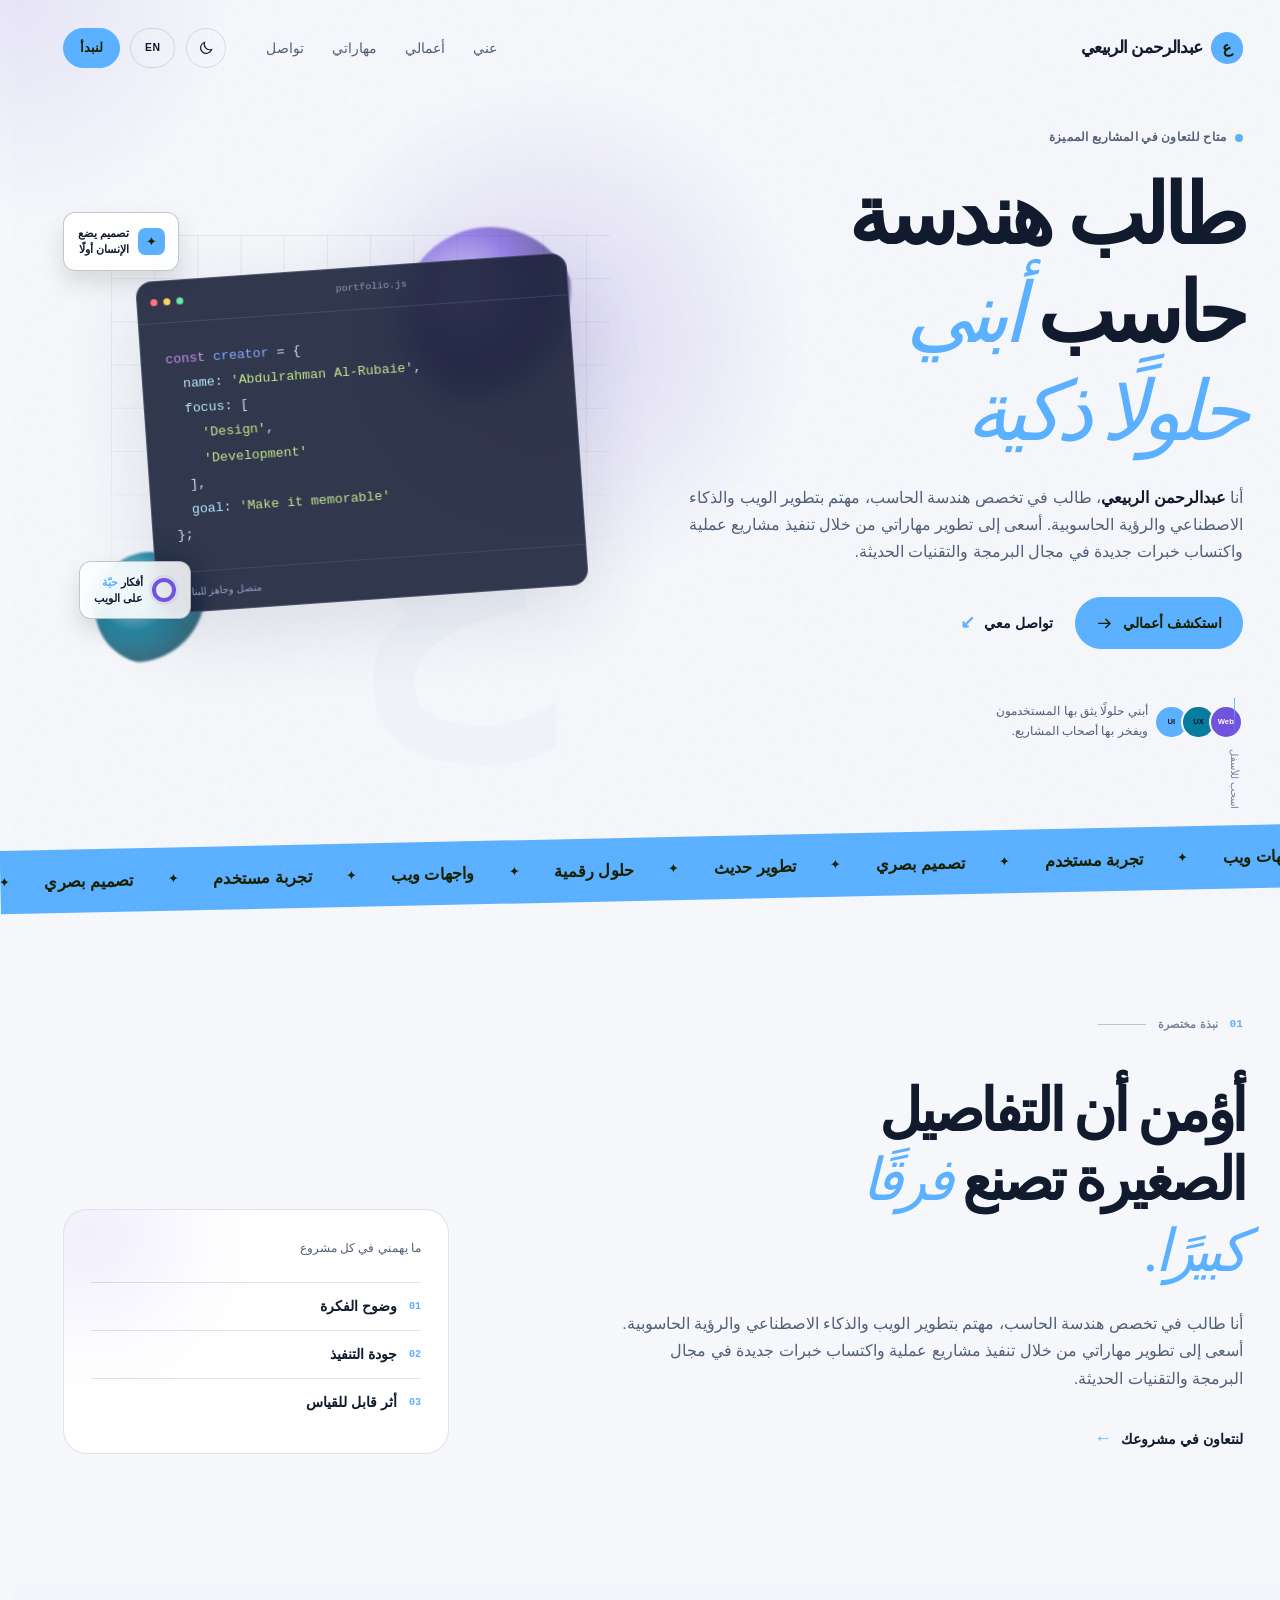
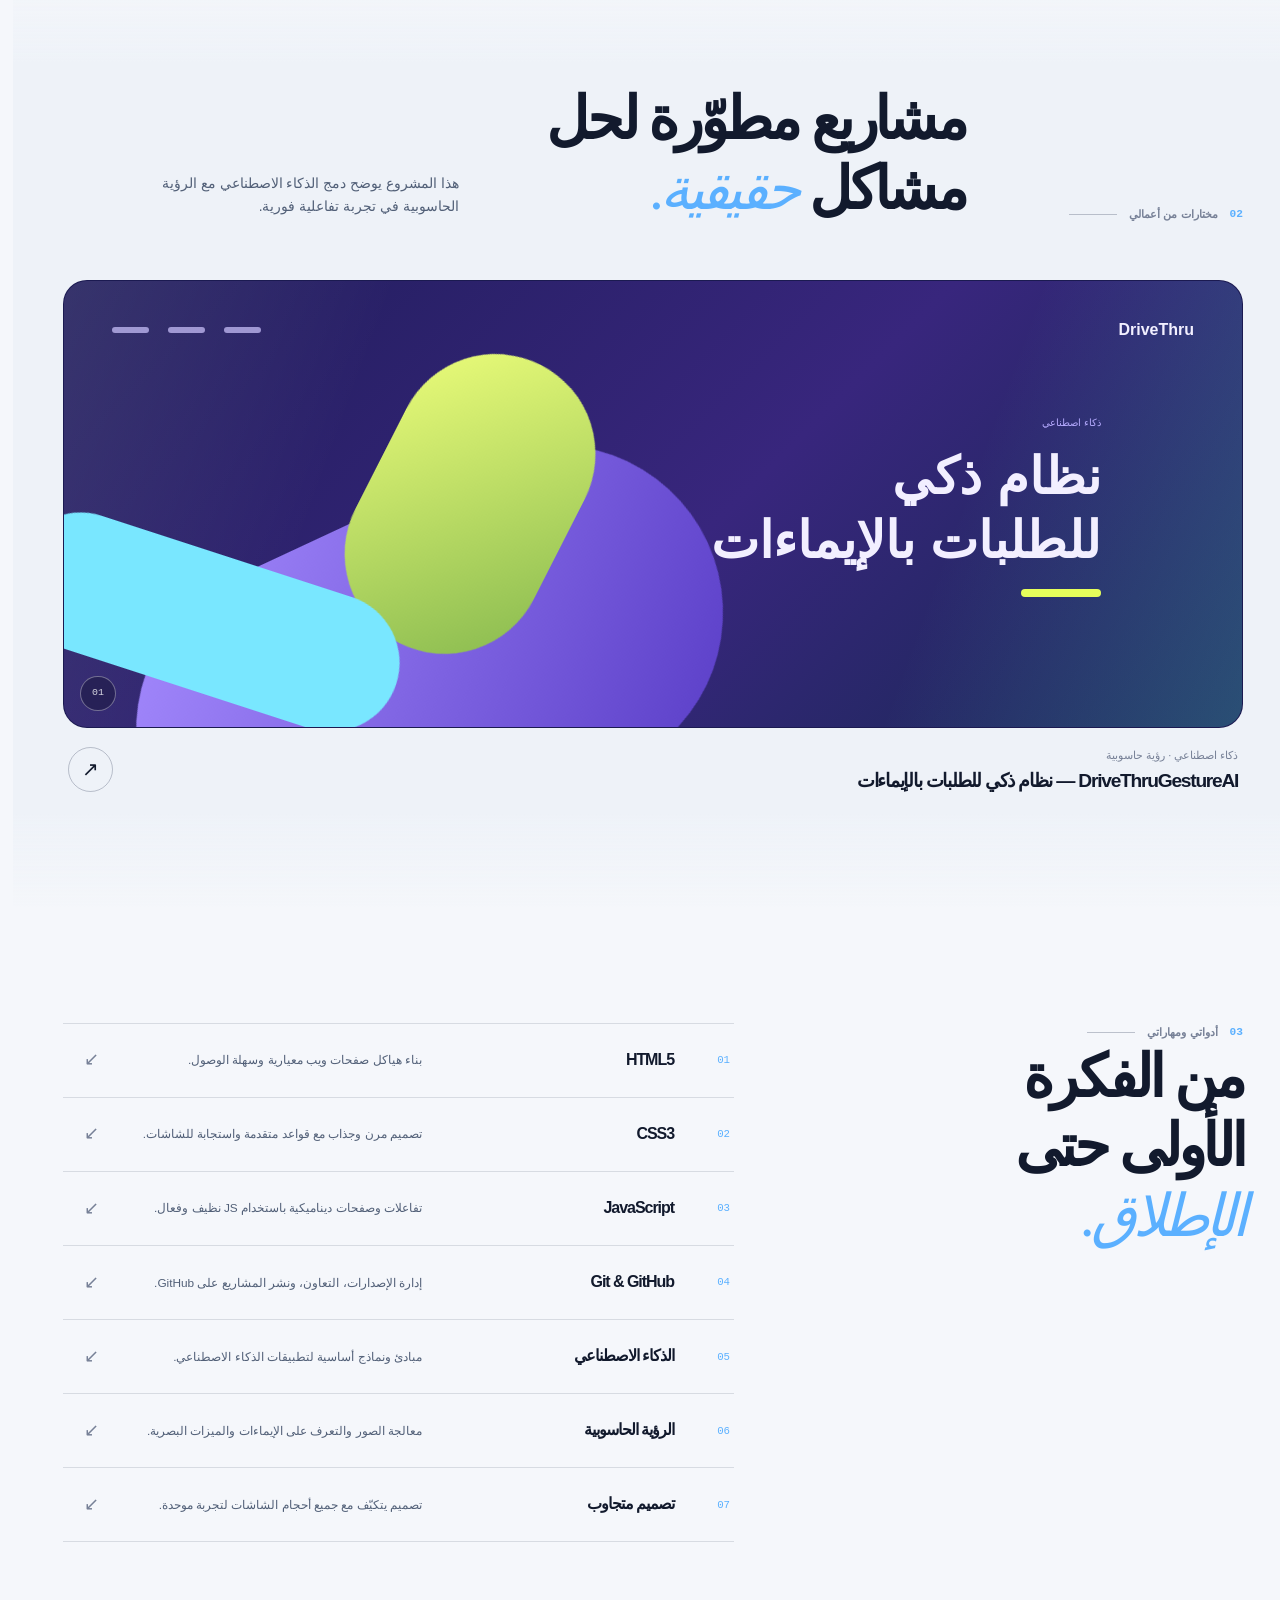
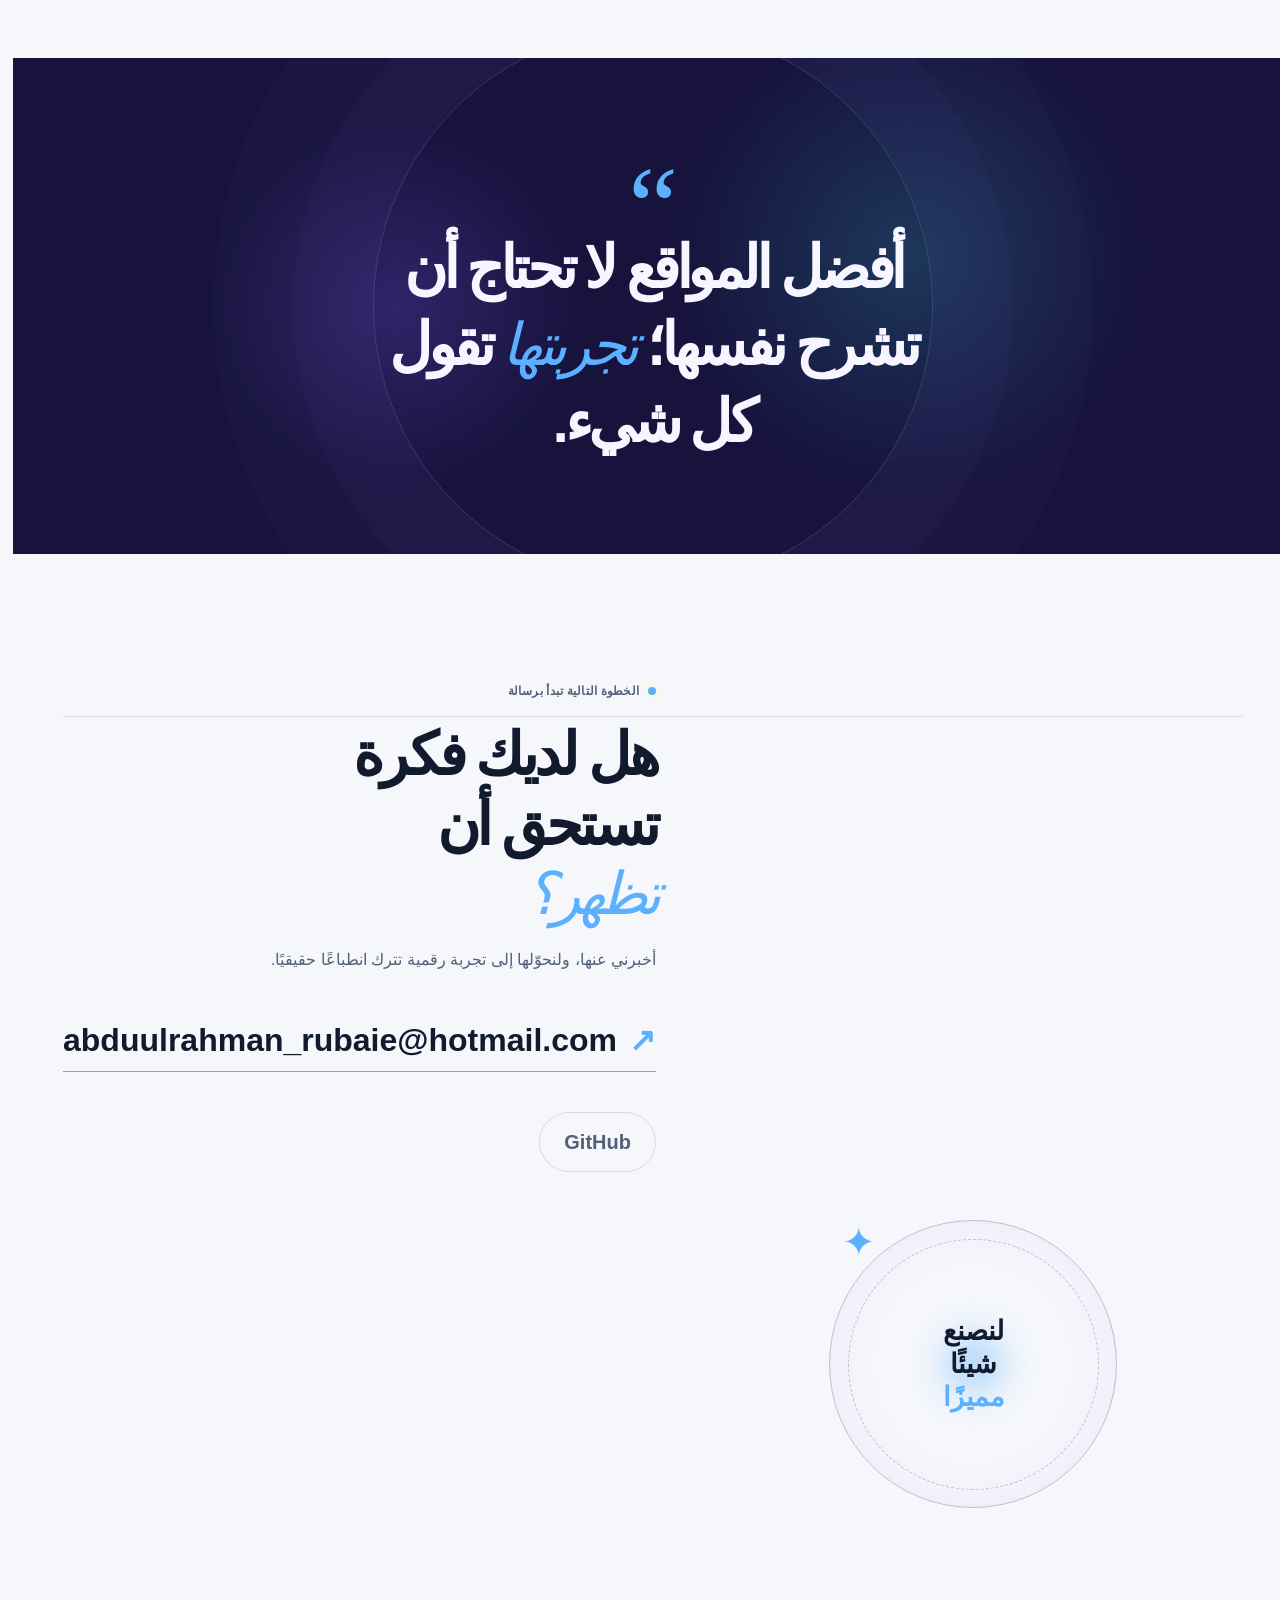
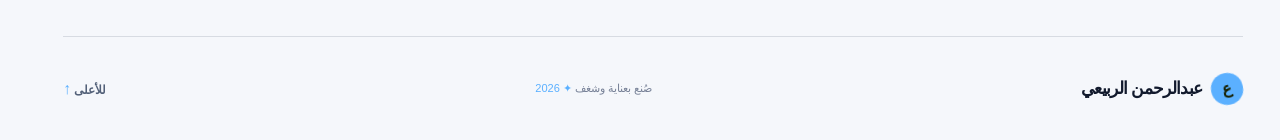
==== commit 08b3624b: "initial commit" ====
--- a/index.html
+++ b/index.html
@@ -5,16 +5,16 @@
     <meta name="viewport" content="width=device-width, initial-scale=1.0" />
     <meta
       name="description"
-      content="بورتفوليو عبدالعزيز — مطور واجهات ويب يصمم تجارب رقمية واضحة وسريعة."
+      content=" عبدالرحمن الربيعي — مطور واجهات ويب يصمم تجارب رقمية واضحة وسريعة."
     />
     <meta name="theme-color" content="#0b1020" />
-    <meta property="og:title" content="عبدالعزيز | بورتفوليو" />
+    <meta property="og:title" content="عبدالرحمن الربيعي  " />
     <meta
       property="og:description"
       content="مطور واجهات ويب يصمم تجارب رقمية واضحة وسريعة."
     />
     <meta property="og:type" content="website" />
-    <title>عبدالعزيز | بورتفوليو</title>
+    <title>عبدالرحمن الربيعي  </title>
     <link rel="icon" href="assets/favicon.svg" type="image/svg+xml" />
     <link rel="stylesheet" href="css/styles.css" />
     <script src="js/main.js" defer></script>
@@ -30,7 +30,7 @@
       <nav class="nav shell" aria-label="التنقل الرئيسي">
         <a class="brand" href="#top" aria-label="العودة إلى بداية الصفحة">
           <span class="brand-mark" aria-hidden="true">ع</span>
-          <span>عبدالعزيز<span class="brand-dot">.</span></span>
+          <span>عبدالرحمن الربيعي</span> 
         </a>
 
         <div class="nav-links" id="nav-menu">
@@ -50,6 +50,7 @@
               <path d="M20.5 14.2A8.5 8.5 0 0 1 9.8 3.5 8.5 8.5 0 1 0 20.5 14.2Z"></path>
             </svg>
           </button>
+          <button class="lang-toggle" type="button" aria-label="تبديل اللغة" title="Switch language">EN</button>
           <a class="button button-small nav-cta" href="#contact">لنبدأ</a>
           <button class="menu-toggle" type="button" aria-expanded="false" aria-controls="nav-menu">
             <span></span><span></span><span></span>
@@ -63,9 +64,9 @@
       <section class="hero shell" aria-labelledby="hero-title">
         <div class="hero-copy" data-reveal>
           <p class="eyebrow"><span class="status-dot"></span> متاح للتعاون في المشاريع المميزة</p>
-          <h1 id="hero-title">أصمّم تجارب رقمية <em>تترك أثرًا.</em></h1>
+          <h1 id="hero-title">طالب هندسة حاسب <em>أبني حلولًا ذكية</em></h1>
           <p class="hero-intro">
-            أنا <strong>عبدالعزيز</strong>، مطوّر واجهات ويب أهتم بتحويل الأفكار إلى مواقع أنيقة وسريعة وسهلة الاستخدام.
+            أنا <strong>عبدالرحمن الربيعي</strong>، طالب في تخصص هندسة الحاسب، مهتم بتطوير الويب والذكاء الاصطناعي والرؤية الحاسوبية. أسعى لتطوير مهاراتي من خلال مشاريع عملية واكتساب خبرات جديدة.
           </p>
           <div class="hero-actions">
             <a class="button" href="#work">
@@ -89,7 +90,7 @@
           <div class="code-window">
             <div class="window-bar"><span></span><span></span><span></span><p>portfolio.js</p></div>
             <pre aria-hidden="true"><code><span class="code-key">const</span> <span class="code-variable">creator</span> = {
-  <span class="code-property">name</span>: <span class="code-string">'Abdulaziz'</span>,
+  <span class="code-property">name</span>: <span class="code-string">'Abdulrahman Al-Rubaie'</span>,
   <span class="code-property">focus</span>: [
     <span class="code-string">'Design'</span>,
     <span class="code-string">'Development'</span>
@@ -119,12 +120,12 @@
         <div class="section-label" data-reveal><span>01</span><p>نبذة مختصرة</p></div>
         <div class="about-layout">
           <div class="about-copy" data-reveal>
-            <h2 id="about-title">أؤمن أن التفاصيل الصغيرة تصنع <em>فرقًا كبيرًا.</em></h2>
+            <h2 id="about-title">نبذة عني</h2>
             <p>
-              أعمل عند تقاطع التصميم والتقنية؛ أبدأ بفهم الهدف، ثم أبني تجربة واضحة وممتعة تجعل الفكرة أسهل في الوصول وأجمل في الاستخدام.
+              أنا طالب في تخصص هندسة الحاسب، مهتم بتطوير الويب والذكاء الاصطناعي والرؤية الحاسوبية. أسعى إلى تطوير مهاراتي من خلال تنفيذ مشاريع عملية واكتساب خبرات جديدة في مجال البرمجة والتقنيات الحديثة.
             </p>
             <p>
-              هدفي ليس فقط أن يبدو الموقع رائعًا، بل أن يكون سريعًا، متجاوبًا، ومصممًا لخدمة الأشخاص الذين سيستخدمونه فعلًا.
+              I am a Computer Engineering student interested in Web Development, Artificial Intelligence, and Computer Vision. I enjoy building practical projects and continuously improving my programming skills.
             </p>
             <a class="inline-link" href="#contact">لنتعاون في مشروعك <span aria-hidden="true">←</span></a>
           </div>
@@ -135,7 +136,7 @@
               <li><span>02</span> جودة التنفيذ</li>
               <li><span>03</span> أثر قابل للقياس</li>
             </ul>
-            <div class="fact-card-signature">ع.</div>
+            
           </aside>
         </div>
       </section>
@@ -143,54 +144,28 @@
       <section class="section work" id="work" aria-labelledby="work-title">
         <div class="shell">
           <div class="section-heading" data-reveal>
-            <div class="section-label"><span>02</span><p>مختارات من أعمالي</p></div>
-            <h2 id="work-title">مشاريع صُممت لتُرى، <em>وتُستخدم.</em></h2>
-            <p>نماذج تجريبية تُظهر اهتمامي بالتفاصيل، وسلاسة التجربة، وبناء واجهات متماسكة.</p>
+              <div class="section-label"><span>02</span><p>مختارات من أعمالي</p></div>
+              <h2 id="work-title">مشاريع مطوّرة لحل مشاكل <em>حقيقية.</em></h2>
+              <p>هذا المشروع يوضح دمج الذكاء الاصطناعي مع الرؤية الحاسوبية في تجربة تفاعلية فورية.</p>
           </div>
 
           <div class="project-grid">
             <article class="project project-featured" data-reveal>
-              <div class="project-preview preview-aurora" aria-hidden="true">
-                <div class="aurora-ui">
-                  <div class="aurora-nav"><b>أفق</b><span></span><span></span><span></span></div>
-                  <div class="aurora-copy"><small>تجربة استثنائية</small><b>لكل فكرة<br />مساحة للنمو</b><i></i></div>
-                  <div class="aurora-shape one"></div><div class="aurora-shape two"></div><div class="aurora-shape three"></div>
+                <div class="project-preview preview-aurora" aria-hidden="true">
+                  <div class="aurora-ui">
+                    <div class="aurora-nav"><b>DriveThru</b><span></span><span></span><span></span></div>
+                    <div class="aurora-copy"><small id="aurora-label">ذكاء اصطناعي</small><b id="aurora-title">نظام ذكي<br />للطلبات بالإيماءات</b><i></i></div>
+                    <div class="aurora-shape one"></div><div class="aurora-shape two"></div><div class="aurora-shape three"></div>
+                  </div>
+                  <span class="project-number">01</span>
                 </div>
-                <span class="project-number">01</span>
-              </div>
-              <div class="project-info">
-                <div><p class="project-type">هوية رقمية · موقع تعريفي</p><h3>أفق — مساحة للأفكار</h3></div>
-                <button class="round-button project-open" type="button" data-project="أفق — مساحة للأفكار" aria-label="عرض تفاصيل مشروع أفق"><span>↗</span></button>
-              </div>
+                <div class="project-info">
+                  <div><p class="project-type">ذكاء اصطناعي · رؤية حاسوبية</p><h3>DriveThruGestureAI — نظام ذكي للطلبات بالإيماءات</h3></div>
+                  <a class="round-button" href="https://github.com/DevRah0/Ai-and-Robotics/tree/main/DriveThruGestureAI" target="_blank" rel="noopener noreferrer" aria-label="فتح مشروع DriveThruGestureAI على GitHub"><span>↗</span></a>
+                </div>
             </article>
 
-            <article class="project" data-reveal data-delay="100">
-              <div class="project-preview preview-nawa" aria-hidden="true">
-                <div class="nawa-ui">
-                  <div class="nawa-sidebar"><b>نَوَى</b><span class="active"></span><span></span><span></span><span></span></div>
-                  <div class="nawa-dashboard"><p>صباح الخير، عبدالله <span>☀</span></p><div class="chart"><i></i><i></i><i></i><i></i><i></i><i></i><svg viewBox="0 0 300 120" preserveAspectRatio="none"><path d="M0 98 C33 70 45 95 73 69 S110 77 135 50 S170 66 194 33 S230 64 257 26 S280 35 300 10"/></svg></div><div class="mini-cards"><i></i><i></i></div></div>
-                </div>
-                <span class="project-number">02</span>
-              </div>
-              <div class="project-info">
-                <div><p class="project-type">لوحة تحكم · تجربة مستخدم</p><h3>نَوَى — بيانات بوضوح</h3></div>
-                <button class="round-button project-open" type="button" data-project="نَوَى — بيانات بوضوح" aria-label="عرض تفاصيل مشروع نوى"><span>↗</span></button>
-              </div>
-            </article>
-
-            <article class="project" data-reveal>
-              <div class="project-preview preview-wasl" aria-hidden="true">
-                <div class="wasl-ui">
-                  <div class="wasl-top"><b>وَصل</b><span>تتبع طلبك</span></div>
-                  <div class="wasl-main"><div class="delivery-bike">⌁</div><h4>طريقك أقرب مما تتوقع.</h4><div class="route"><i></i><span></span><b></b></div><p>الطلب في الطريق إليك</p></div>
-                </div>
-                <span class="project-number">03</span>
-              </div>
-              <div class="project-info">
-                <div><p class="project-type">تطبيق جوال · واجهة منتج</p><h3>وَصل — رحلة أبسط</h3></div>
-                <button class="round-button project-open" type="button" data-project="وَصل — رحلة أبسط" aria-label="عرض تفاصيل مشروع وصل"><span>↗</span></button>
-              </div>
-            </article>
+            <!-- Only DriveThruGestureAI is shown as the real project -->
           </div>
         </div>
       </section>
@@ -202,10 +177,13 @@
           <p>أختار الأدوات التي تجعل النتيجة أوضح، أسرع، وأسهل في التطوير مستقبلًا.</p>
         </div>
         <div class="skill-list" data-reveal data-delay="100">
-          <article><span class="skill-index">01</span><h3>تصميم الواجهات</h3><p>واجهات منظمة، جذابة، ومبنية على احتياج المستخدم.</p><span class="skill-arrow">↙</span></article>
-          <article><span class="skill-index">02</span><h3>تطوير الويب</h3><p>مواقع سريعة ومتجاوبة تعمل بسلاسة على كل شاشة.</p><span class="skill-arrow">↙</span></article>
-          <article><span class="skill-index">03</span><h3>هوية رقمية</h3><p>نظام بصري متماسك يمنح المشروع شخصيته الخاصة.</p><span class="skill-arrow">↙</span></article>
-          <article><span class="skill-index">04</span><h3>تحسين التجربة</h3><p>تفاصيل مدروسة تحول الزيارة إلى تفاعل حقيقي.</p><span class="skill-arrow">↙</span></article>
+          <article><span class="skill-index">01</span><h3>HTML5</h3><p>بناء هياكل صفحات ويب معيارية وسهلة الوصول.</p><span class="skill-arrow">↙</span></article>
+          <article><span class="skill-index">02</span><h3>CSS3</h3><p>تصميم مرن وجذاب مع قواعد متقدمة واستجابة للشاشات.</p><span class="skill-arrow">↙</span></article>
+          <article><span class="skill-index">03</span><h3>JavaScript</h3><p>تفاعلات وصفحات ديناميكية باستخدام JS نظيف وفعال.</p><span class="skill-arrow">↙</span></article>
+          <article><span class="skill-index">04</span><h3>Git & GitHub</h3><p>إدارة الإصدارات، التعاون، ونشر المشاريع على GitHub.</p><span class="skill-arrow">↙</span></article>
+          <article><span class="skill-index">05</span><h3>الذكاء الاصطناعي</h3><p>مبادئ ونماذج أساسية لتطبيقات الذكاء الاصطناعي.</p><span class="skill-arrow">↙</span></article>
+          <article><span class="skill-index">06</span><h3>الرؤية الحاسوبية</h3><p>معالجة الصور والتعرف على الإيماءات والميزات البصرية.</p><span class="skill-arrow">↙</span></article>
+          <article><span class="skill-index">07</span><h3>تصميم متجاوب</h3><p>تصميم يتكيّف مع جميع أحجام الشاشات لتجربة موحدة.</p><span class="skill-arrow">↙</span></article>
         </div>
       </section>
 
@@ -223,11 +201,9 @@
           <p class="eyebrow"><span class="status-dot"></span> الخطوة التالية تبدأ برسالة</p>
           <h2 id="contact-title">هل لديك فكرة تستحق أن <em>تظهر؟</em></h2>
           <p>أخبرني عنها، ولنحوّلها إلى تجربة رقمية تترك انطباعًا حقيقيًا.</p>
-          <a class="email-link" href="mailto:hello@example.com">hello@example.com <span>↗</span></a>
+          <a class="email-link" href="mailto:abduulrahman_rubaie@hotmail.com">abduulrahman_rubaie@hotmail.com <span>↗</span></a>
           <div class="social-links" aria-label="روابط التواصل الاجتماعي">
-            <a href="https://github.com/your-github-username" target="_blank" rel="noopener noreferrer">GitHub</a>
-            <a href="https://www.linkedin.com/in/your-linkedin-username" target="_blank" rel="noopener noreferrer">LinkedIn</a>
-            <a href="https://x.com/your-x-username" target="_blank" rel="noopener noreferrer">X / Twitter</a>
+            <a href="https://github.com/DevRah0" target="_blank" rel="noopener noreferrer">GitHub</a>
           </div>
         </div>
         <div class="contact-art" data-reveal data-delay="150" aria-hidden="true">
@@ -238,7 +214,7 @@
     </main>
 
     <footer class="site-footer shell">
-      <a class="brand" href="#top" aria-label="العودة إلى بداية الصفحة"><span class="brand-mark" aria-hidden="true">ع</span><span>عبدالعزيز<span class="brand-dot">.</span></span></a>
+    <a class="brand" href="#top" aria-label="العودة إلى بداية الصفحة"><span class="brand-mark" aria-hidden="true">ع</span><span>عبدالرحمن الربيعي<span class="brand-dot">.</span></span></a>
       <p>صُنع بعناية وشغف <span aria-hidden="true">✦</span> <span id="year"></span></p>
       <a class="footer-top" href="#top">للأعلى <span aria-hidden="true">↑</span></a>
     </footer>
--- a/css/styles.css
+++ b/css/styles.css
@@ -2,7 +2,6 @@
   Portfolio — static, responsive, GitHub Pages friendly.
   Edit colors and spacing through the variables below.
 */
-
 :root {
   --ink: #edf0f8;
   --muted: #9ba5ba;
@@ -12,7 +11,7 @@
   --surface-soft: #171f34;
   --line: rgba(215, 225, 255, 0.14);
   --line-bright: rgba(215, 225, 255, 0.24);
-  --accent: #e6ff5b;
+  --accent: #5bb0ff;
   --accent-dark: #202800;
   --purple: #a68cff;
   --cyan: #78e7ff;
@@ -30,7 +29,7 @@
   --surface-soft: #eef2f8;
   --line: rgba(22, 35, 65, 0.13);
   --line-bright: rgba(22, 35, 65, 0.25);
-  --accent: #d8f734;
+  --accent: #5bb0ff;
   --accent-dark: #172000;
   --purple: #7154dd;
   --cyan: #087c9e;
@@ -74,9 +73,11 @@
 .nav-links a:hover, .nav-links a.active { color: var(--ink); }
 .nav-links a:hover::after, .nav-links a.active::after { transform: scaleX(1); }
 .nav-actions { display: flex; align-items: center; gap: .65rem; }
-.theme-toggle, .menu-toggle { display: grid; width: 2.5rem; height: 2.5rem; padding: 0; place-items: center; cursor: pointer; color: var(--ink); background: transparent; border: 1px solid var(--line); border-radius: 50%; transition: color .25s, background .25s, border-color .25s; }
+.theme-toggle, .lang-toggle, .menu-toggle { display: grid; width: 2.5rem; height: 2.5rem; padding: 0; place-items: center; cursor: pointer; color: var(--ink); background: transparent; border: 1px solid var(--line); border-radius: 50%; transition: color .25s, background .25s, border-color .25s; }
 .theme-toggle:hover { color: var(--accent-dark); background: var(--accent); border-color: var(--accent); }
 .theme-toggle svg { width: 1rem; height: 1rem; fill: none; stroke: currentColor; stroke-width: 1.7; stroke-linecap: round; }
+.lang-toggle { min-width: 2.8rem; width: auto; padding: 0 .55rem; border-radius: 999px; font-size: .65rem; font-weight: 900; letter-spacing: .06em; }
+.lang-toggle:hover { color: var(--accent-dark); background: var(--accent); border-color: var(--accent); }
 .moon-icon { display: none; }
 :root[data-theme="light"] .sun-icon { display: none; }
 :root[data-theme="light"] .moon-icon { display: block; }
@@ -87,7 +88,7 @@
 .button svg { width: 1.05rem; fill: none; stroke: currentColor; stroke-width: 2; stroke-linecap: round; stroke-linejoin: round; }
 .button-small { min-height: 2.5rem; padding: .5rem 1rem; font-size: .8rem; }
 
-.hero { position: relative; display: grid; min-height: min(850px, 100svh); grid-template-columns: 1.02fr .98fr; align-items: center; gap: 4rem; padding-top: 8.5rem; padding-bottom: 6rem; }
+.hero { position: relative; display: grid; min-height: clamp(36rem, 92svh, 53rem); grid-template-columns: 1.02fr .98fr; align-items: center; gap: clamp(1.75rem, 5vw, 4rem); padding-top: clamp(6.5rem, 10vw, 8.5rem); padding-bottom: clamp(3.5rem, 8vw, 6rem); }
 .hero::before { position: absolute; top: 4.2rem; left: 18%; z-index: -1; width: 34rem; height: 34rem; border-radius: 50%; background: radial-gradient(circle, rgba(115, 86, 214, .2), transparent 66%); content: ""; filter: blur(10px); }
 .eyebrow { display: flex; align-items: center; gap: .55rem; margin: 0 0 1.2rem; color: var(--muted); font-size: .72rem; font-weight: 700; letter-spacing: .02em; }
 .status-dot { display: inline-block; width: .5rem; height: .5rem; border-radius: 50%; background: var(--accent); box-shadow: 0 0 0 .22rem rgba(230, 255, 91, .12); }
@@ -108,7 +109,7 @@
 .avatar-stack span:nth-child(2) { background: var(--cyan); }
 .avatar-stack span:nth-child(3) { color: white; background: var(--purple); }
 
-.hero-art { position: relative; min-height: 31rem; }
+.hero-art { position: relative; min-height: clamp(22rem, 46vw, 31rem); }
 .art-grid { position: absolute; inset: 3rem 0 0 3rem; background-image: linear-gradient(var(--line) 1px, transparent 1px), linear-gradient(90deg, var(--line) 1px, transparent 1px); background-size: 2.7rem 2.7rem; -webkit-mask-image: linear-gradient(to bottom, black 30%, transparent 90%); mask-image: linear-gradient(to bottom, black 30%, transparent 90%); opacity: .5; }
 .orb { position: absolute; border-radius: 50%; filter: blur(1px); }
 .orb-one { top: 2.5rem; right: 2rem; width: 11rem; height: 11rem; opacity: .7; background: radial-gradient(circle at 35% 35%, #d5c7ff, var(--purple) 36%, #433275 65%, transparent 67%); }
@@ -127,10 +128,15 @@
 .floating-card p { margin: 0; font-size: .67rem; font-weight: 700; line-height: 1.5; }.card-top { top: 1.6rem; left: 0; }.card-bottom { bottom: 4rem; left: 1rem; }.card-icon { display: grid; width: 1.65rem; height: 1.65rem; place-items: center; color: var(--accent-dark); background: var(--accent); border-radius: .45rem; font-size: .8rem; }.pulse-ring { width: 1.5rem; height: 1.5rem; border: 4px solid var(--purple); border-radius: 50%; box-shadow: 0 0 0 3px rgba(166, 140, 255, .18); }.floating-card strong { color: var(--accent); }
 .scroll-cue { position: absolute; bottom: 1.8rem; right: 0; display: flex; align-items: center; gap: .6rem; color: var(--faint); font-size: .65rem; writing-mode: vertical-rl; }.scroll-cue i { display: block; width: 1px; height: 2.6rem; background: linear-gradient(var(--accent), transparent); }
 
+body.lang-en .nav-links { margin-right: 1.5rem; margin-left: auto; }
+body.lang-en .nav-links a::after { transform-origin: left; }
+body.lang-en .marquee-track { direction: ltr; }
+body.lang-en .scroll-cue { right: auto; left: 0; writing-mode: vertical-lr; }
+
 .marquee { overflow: hidden; padding: 1.1rem 0; color: var(--accent-dark); background: var(--accent); transform: rotate(-1.2deg) scale(1.02); }
 .marquee-track { display: flex; width: max-content; align-items: center; gap: 2.1rem; direction: rtl; white-space: nowrap; animation: marquee 25s linear infinite; }.marquee span { font-size: 1rem; font-weight: 800; }.marquee i { font-style: normal; font-size: .8rem; }
 
-.section { padding: 8.5rem 0; }
+.section { padding: clamp(5rem, 9vw, 8.5rem) 0; }
 .section-label { display: flex; align-items: center; gap: .75rem; color: var(--faint); font-size: .7rem; font-weight: 700; }.section-label span { color: var(--accent); font-family: ui-monospace, Consolas, monospace; }.section-label p { margin: 0; }.section-label::after { width: 3rem; height: 1px; background: var(--line-bright); content: ""; }
 .about-layout { display: grid; grid-template-columns: 1.12fr .65fr; gap: 8rem; align-items: end; padding-top: 2.6rem; }.about-copy h2, .section-heading h2, .skills-intro h2, .contact h2 { max-width: 13ch; margin-bottom: 1.5rem; font-size: clamp(2.15rem, 4.6vw, 4rem); font-weight: 800; }.about-copy > p { max-width: 39rem; color: var(--muted); font-size: 1rem; }.about-copy .inline-link { margin-top: 1rem; }
 .fact-card { position: relative; overflow: hidden; padding: 1.7rem; background: var(--surface); border: 1px solid var(--line); border-radius: var(--radius); }.fact-card::before { position: absolute; top: -3rem; left: -3rem; width: 9rem; height: 9rem; border-radius: 50%; background: var(--purple); content: ""; filter: blur(60px); opacity: .16; }.fact-card-title { position: relative; margin-bottom: 1.5rem; color: var(--muted); font-size: .75rem; }.fact-card ul { position: relative; padding: 0; margin: 0; list-style: none; }.fact-card li { display: flex; gap: .75rem; align-items: center; padding: .7rem 0; border-top: 1px solid var(--line); font-size: .9rem; font-weight: 700; }.fact-card li span { color: var(--accent); font-family: ui-monospace, Consolas, monospace; font-size: .63rem; }.fact-card-signature { margin-top: 1.15rem; color: var(--accent); font-family: Georgia, serif; font-size: 3rem; line-height: 1; text-align: left; }
@@ -143,9 +149,22 @@
 .preview-wasl { background: #f7d8c3; }.wasl-ui { position: absolute; inset: 1.4rem 2rem 0; overflow: hidden; color: #263047; background: #fff7ee; border-radius: 1rem 1rem 0 0; box-shadow: 0 10px 30px rgba(137, 72, 44, .17); }.wasl-top { display: flex; align-items: center; justify-content: space-between; padding: 1.1rem 1.3rem; border-bottom: 1px solid #f0ded0; font-size: .7rem; }.wasl-top b { color: #ee704e; font-size: .95rem; }.wasl-top span { color: #9b7e70; }.wasl-main { position: relative; padding: 1.5rem 1.4rem; }.delivery-bike { position: absolute; top: 1rem; left: 1rem; color: #ee704e; font-size: 4.4rem; font-weight: bold; transform: rotate(-20deg); }.wasl-main h4 { max-width: 8ch; margin: .5rem 0 1.8rem; font-size: clamp(1rem, 2.2vw, 1.45rem); line-height: 1.45; }.route { position: relative; height: 2.4rem; margin-bottom: .3rem; border-bottom: 2px dashed #e9c2ad; }.route i, .route b { position: absolute; bottom: -.33rem; display: block; width: .65rem; height: .65rem; border-radius: 50%; }.route i { right: 0; background: #ee704e; }.route b { left: 5%; background: #434b67; }.route span { position: absolute; bottom: -.8rem; right: 43%; width: 1.4rem; height: 1.4rem; background: #f6c84f; border: 3px solid #fff7ee; border-radius: 50%; }.wasl-main p { color: #9b7e70; font-size: .63rem; }
 
 .skills { display: grid; grid-template-columns: .78fr 1.22fr; gap: 5rem; }.skills-intro h2 { max-width: 10ch; }.skills-intro > p { max-width: 22rem; color: var(--muted); font-size: .9rem; }.skill-list { border-top: 1px solid var(--line); }.skill-list article { position: relative; display: grid; grid-template-columns: 2.5rem 1fr 1.3fr 2rem; gap: 1rem; align-items: center; padding: 1.35rem .25rem; border-bottom: 1px solid var(--line); transition: padding .25s, background .25s; }.skill-list article:hover { padding-inline: .8rem; background: var(--surface); }.skill-index { color: var(--accent); font-family: ui-monospace, Consolas, monospace; font-size: .67rem; }.skill-list h3 { margin: 0; font-size: 1rem; }.skill-list p { margin: 0; color: var(--muted); font-size: .74rem; }.skill-arrow { color: var(--faint); font-size: 1.1rem; transition: color .25s, transform .25s; }.skill-list article:hover .skill-arrow { color: var(--accent); transform: translate(-.25rem, .25rem); }
-.quote-section { position: relative; display: grid; min-height: 31rem; place-items: center; overflow: hidden; background: #17133d; }.quote-section::after { position: absolute; inset: 0; content: ""; opacity: .35; background: radial-gradient(circle at 30% 50%, #5f45ba, transparent 20%), radial-gradient(circle at 70% 40%, #297b90, transparent 25%); }.quote-orb { position: absolute; width: min(46vw, 35rem); aspect-ratio: 1; border: 1px solid rgba(227, 219, 255, .18); border-radius: 50%; box-shadow: 0 0 0 5rem rgba(166,140,255,.03), 0 0 0 10rem rgba(166,140,255,.02); }.quote-section blockquote { position: relative; z-index: 1; margin: 0; text-align: center; }.quote-mark { display: block; height: 5rem; color: var(--accent); font-family: Georgia, serif; font-size: 7rem; line-height: 1; }.quote-section p { max-width: 18ch; margin: 0 auto; color: #f7f5ff; font-size: clamp(2rem, 4.6vw, 4.1rem); font-weight: 800; line-height: 1.3; letter-spacing: -.075em; }.quote-section em { color: var(--accent); }
+.quote-section { position: relative; display: grid; min-height: clamp(18rem, 48vw, 31rem); place-items: center; overflow: hidden; background: #17133d; }.quote-section::after { position: absolute; inset: 0; content: ""; opacity: .35; background: radial-gradient(circle at 30% 50%, #5f45ba, transparent 20%), radial-gradient(circle at 70% 40%, #297b90, transparent 25%); }.quote-orb { position: absolute; width: min(46vw, 35rem); aspect-ratio: 1; border: 1px solid rgba(227, 219, 255, .18); border-radius: 50%; box-shadow: 0 0 0 5rem rgba(166,140,255,.03), 0 0 0 10rem rgba(166,140,255,.02); }.quote-section blockquote { position: relative; z-index: 1; margin: 0; text-align: center; }.quote-mark { display: block; height: 5rem; color: var(--accent); font-family: Georgia, serif; font-size: 7rem; line-height: 1; }.quote-section p { max-width: 18ch; margin: 0 auto; color: #f7f5ff; font-size: clamp(2rem, 4.6vw, 4.1rem); font-weight: 800; line-height: 1.3; letter-spacing: -.075em; }.quote-section em { color: var(--accent); }
 
-.contact { position: relative; display: grid; grid-template-columns: 1.15fr .65fr; gap: 3rem; align-items: center; min-height: 42rem; overflow: hidden; padding-top: 8rem; padding-bottom: 8rem; }.contact::before { position: absolute; top: 15%; right: 0; left: 0; height: 1px; background: var(--line); content: ""; }.contact-content { position: relative; z-index: 1; }.contact h2 { max-width: 11ch; margin-bottom: 1rem; }.contact-content > p:not(.eyebrow) { max-width: 31rem; color: var(--muted); }.email-link { display: inline-flex; align-items: center; gap: .75rem; margin-top: 1.5rem; padding-bottom: .25rem; border-bottom: 1px solid var(--accent); font-size: clamp(1.25rem, 2.5vw, 2rem); font-weight: 800; direction: ltr; }.email-link span { color: var(--accent); transition: transform .25s; }.email-link:hover span { transform: translate(-.3rem, -.3rem); }.social-links { display: flex; flex-wrap: wrap; gap: 1.2rem; margin-top: 2.5rem; }.social-links a { color: var(--muted); font-size: .77rem; transition: color .2s; }.social-links a:hover { color: var(--accent); }.contact-art { position: relative; justify-self: center; width: min(18rem, 100%); aspect-ratio: 1; }.contact-circle { position: absolute; inset: 0; display: grid; place-items: center; border: 1px solid var(--line-bright); border-radius: 50%; box-shadow: inset 0 0 3rem rgba(166, 140, 255, .12); }.contact-circle::before, .contact-circle::after { position: absolute; border-radius: 50%; content: ""; }.contact-circle::before { inset: 1.1rem; border: 1px dashed var(--line-bright); }.contact-circle::after { width: 3.5rem; height: 3.5rem; background: var(--accent); filter: blur(18px); opacity: .5; }.contact-circle span { position: relative; z-index: 1; color: var(--ink); font-family: Georgia, "Times New Roman", serif; font-size: 1.7rem; font-weight: bold; line-height: 1.2; text-align: center; }.contact-circle i { color: var(--accent); font-style: normal; }.contact-star { position: absolute; top: -.8rem; left: .8rem; color: var(--accent); font-size: 2.5rem; animation: spin 12s linear infinite; }
+.contact { position: relative; display: grid; grid-template-columns: 1.15fr .65fr; gap: clamp(1.5rem, 4vw, 3rem); align-items: center; min-height: clamp(25rem, 56vw, 42rem); overflow: hidden; padding-top: clamp(5.5rem, 10vw, 8rem); padding-bottom: clamp(5rem, 10vw, 8rem); }.contact::before { position: absolute; top: 15%; right: 0; left: 0; height: 1px; background: var(--line); content: ""; }.contact-content { position: relative; z-index: 1; }.contact h2 { max-width: 11ch; margin-bottom: 1rem; }.contact-content > p:not(.eyebrow) { max-width: 31rem; color: var(--muted); }.email-link { display: inline-flex; align-items: center; gap: .75rem; margin-top: 1.5rem; padding-bottom: .25rem; border-bottom: 1px solid var(--accent); font-size: clamp(1.25rem, 2.5vw, 2rem); font-weight: 800; direction: ltr; }.email-link span { color: var(--accent); transition: transform .25s; }.email-link:hover span { transform: translate(-.3rem, -.3rem); }.social-links { display: flex; flex-wrap: wrap; gap: 1.2rem; margin-top: 2.5rem; }.social-links a {
+    display: inline-flex;
+    align-items: center;
+    justify-content: center;
+    color: var(--muted);
+    font-size: 1.25rem;
+    font-weight: 700;
+    padding: 12px 24px;
+    border: 1px solid var(--line);
+    border-radius: 999px;
+    transition: color .2s, background .2s, transform .2s;
+}
+
+.social-links a:hover { color: var(--accent); }.contact-art { position: relative; justify-self: center; width: min(18rem, 100%); aspect-ratio: 1; }.contact-circle { position: absolute; inset: 0; display: grid; place-items: center; border: 1px solid var(--line-bright); border-radius: 50%; box-shadow: inset 0 0 3rem rgba(166, 140, 255, .12); }.contact-circle::before, .contact-circle::after { position: absolute; border-radius: 50%; content: ""; }.contact-circle::before { inset: 1.1rem; border: 1px dashed var(--line-bright); }.contact-circle::after { width: 3.5rem; height: 3.5rem; background: var(--accent); filter: blur(18px); opacity: .5; }.contact-circle span { position: relative; z-index: 1; color: var(--ink); font-family: Georgia, "Times New Roman", serif; font-size: 1.7rem; font-weight: bold; line-height: 1.2; text-align: center; }.contact-circle i { color: var(--accent); font-style: normal; }.contact-star { position: absolute; top: -.8rem; left: .8rem; color: var(--accent); font-size: 2.5rem; animation: spin 12s linear infinite; }
 .site-footer { display: flex; align-items: center; justify-content: space-between; gap: 1rem; min-height: 6.5rem; border-top: 1px solid var(--line); }.site-footer p { margin: 0; color: var(--faint); font-size: .69rem; }.site-footer p span { color: var(--accent); }.footer-top { color: var(--muted); font-size: .74rem; font-weight: 700; }.footer-top span { color: var(--accent); font-size: 1rem; }.back-to-top { position: fixed; z-index: 15; bottom: 1.3rem; left: 1.3rem; display: grid; width: 2.7rem; height: 2.7rem; padding: 0; place-items: center; cursor: pointer; color: var(--accent-dark); visibility: hidden; background: var(--accent); border: 0; border-radius: 50%; box-shadow: 0 8px 24px rgba(0,0,0,.2); opacity: 0; transform: translateY(1rem); transition: opacity .25s, transform .25s, visibility .25s; }.back-to-top.visible { visibility: visible; opacity: 1; transform: translateY(0); }
 
 .project-dialog { width: min(92vw, 34rem); padding: 2.5rem; color: var(--ink); background: var(--surface); border: 1px solid var(--line-bright); border-radius: 1.25rem; box-shadow: var(--shadow); }.project-dialog::backdrop { background: rgba(4, 7, 17, .75); backdrop-filter: blur(4px); }.project-dialog h2 { margin-bottom: 1rem; font-size: 2rem; }.project-dialog > p:not(.eyebrow) { color: var(--muted); font-size: .9rem; }.dialog-close { position: absolute; top: .8rem; left: .8rem; display: grid; width: 2rem; height: 2rem; padding: 0; place-items: center; cursor: pointer; color: var(--muted); background: transparent; border: 0; border-radius: 50%; font-size: 1.6rem; line-height: 1; }.dialog-close:hover { color: var(--accent); }.dialog-close-text { margin-top: .5rem; }
@@ -168,3 +187,4 @@
 @media (prefers-reduced-motion: reduce) {
   html { scroll-behavior: auto; }.marquee-track, .contact-star { animation: none; } [data-reveal] { opacity: 1; transform: none; transition: none; }.button, .round-button, .text-link span, .inline-link span, .email-link span { transition: none; }
 }
+
